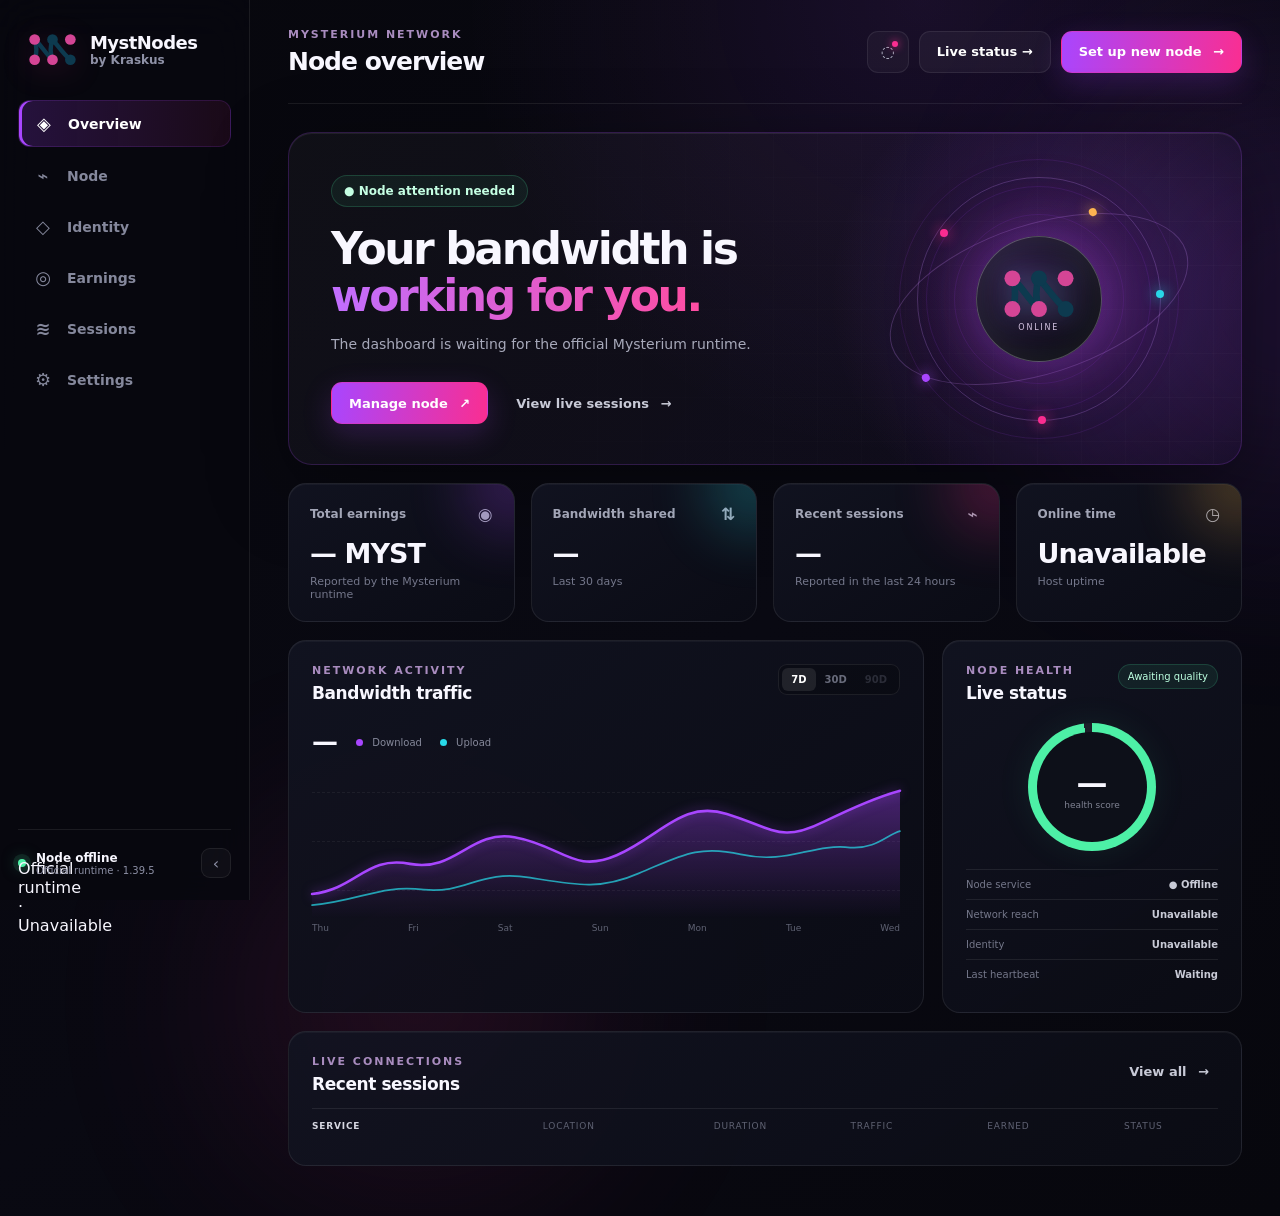
==== mysterium-node/data/portal/index.html @ 6d48ee21 "MystNodes 2.6.6: update index.html" ====
<!doctype html>
<html lang="en">
<head>
  <meta charset="utf-8">
  <meta name="viewport" content="width=device-width, initial-scale=1">
  <meta name="theme-color" content="#090912">
  <title>MystNodes by Kraskus</title>
  <meta name="description" content="A premium Mysterium node control center for 5tratumOS.">
  <link rel="stylesheet" href="styles.css">
</head>
<body>
  <div class="ambient ambient-a"></div>
  <div class="ambient ambient-b"></div>
  <div class="app-shell">
    <aside class="sidebar" aria-label="Application navigation">
      <div class="brand">
        <div class="brand-mark"><img src="mystnodes-mark.svg" alt="MystNodes"></div>
        <div><strong>MystNodes</strong><span>by Kraskus</span></div>
      </div>

      <nav class="nav-list" role="tablist" aria-label="Node sections">
        <button class="nav-item active" role="tab" aria-selected="true" data-tab="overview"><span class="nav-icon">◈</span><span>Overview</span></button>
        <button class="nav-item" role="tab" aria-selected="false" data-tab="node"><span class="nav-icon">⌁</span><span>Node</span></button>
        <button class="nav-item" role="tab" aria-selected="false" data-tab="identity"><span class="nav-icon">◇</span><span>Identity</span></button>
        <button class="nav-item" role="tab" aria-selected="false" data-tab="earnings"><span class="nav-icon">◎</span><span>Earnings</span></button>
        <button class="nav-item" role="tab" aria-selected="false" data-tab="sessions"><span class="nav-icon">≋</span><span>Sessions</span></button>
        <button class="nav-item" role="tab" aria-selected="false" data-tab="settings"><span class="nav-icon">⚙</span><span>Settings</span></button>
      </nav>

      <div class="sidebar-foot">
        <div class="node-mini">
          <span class="pulse-dot"></span>
          <div><strong>Node online</strong><span>Official runtime · 1.39.5</span></div>
        </div>
        <button class="collapse-button" aria-label="Collapse navigation">‹</button>
      </div>
    </aside>

    <main class="main">
      <header class="topbar">
        <div>
          <p class="eyebrow">MYSTERIUM NETWORK</p>
          <h1 id="pageTitle">Node overview</h1>
        </div>
        <div class="top-actions">
          <button class="icon-button" aria-label="Notifications"><span class="notification-dot"></span>◌</button>
          <button class="button ghost" data-action="view-logs">View logs <span>→</span></button>
          <button class="button primary" data-action="new-user">Set up new node <span>→</span></button>
        </div>
      </header>

      <section class="tab-panel active" id="overview" role="tabpanel">
        <article class="hero-card">
          <div class="hero-copy">
            <div class="status-pill"><span class="pulse-dot"></span> Everything looks good</div>
            <h2>Your bandwidth is<br><span>working for you.</span></h2>
            <p>The node is connected, available, and sharing your residential connection through the Mysterium Network.</p>
            <div class="hero-actions">
              <button class="button primary" data-action="existing-user">Manage node <span>↗</span></button>
              <button class="text-button" data-tab-jump="sessions">View live sessions <span>→</span></button>
            </div>
          </div>
          <div class="network-orb" aria-label="Animated visualization of an active network node">
            <div class="orbit orbit-one"><i></i><i></i><i></i></div>
            <div class="orbit orbit-two"><i></i><i></i></div>
            <div class="orb-core"><img src="mystnodes-mark.svg" alt="Mysterium Network"><small>ONLINE</small></div>
            <div class="signal signal-a"></div><div class="signal signal-b"></div><div class="signal signal-c"></div>
          </div>
        </article>

        <div class="metric-grid">
          <article class="metric-card accent-purple">
            <div class="metric-head"><span>Total earnings</span><span class="metric-icon">◉</span></div>
            <strong>24.82 <small>MYST</small></strong>
            <p><span class="positive">+12.4%</span> from last 30 days</p>
          </article>
          <article class="metric-card accent-cyan">
            <div class="metric-head"><span>Bandwidth shared</span><span class="metric-icon">⇅</span></div>
            <strong>186.4 <small>GB</small></strong>
            <p>38.7 GB this month</p>
          </article>
          <article class="metric-card accent-pink">
            <div class="metric-head"><span>Active sessions</span><span class="metric-icon">⌁</span></div>
            <strong>3</strong>
            <p>Across 2 service types</p>
          </article>
          <article class="metric-card accent-gold">
            <div class="metric-head"><span>Uptime</span><span class="metric-icon">◷</span></div>
            <strong>99.8<small>%</small></strong>
            <p>14 days, 7 hours</p>
          </article>
        </div>

        <div class="content-grid">
          <article class="panel traffic-panel">
            <div class="panel-head">
              <div><p class="eyebrow">NETWORK ACTIVITY</p><h3>Bandwidth traffic</h3></div>
              <div class="range-switch" aria-label="Chart range"><button class="active">7D</button><button>30D</button><button>90D</button></div>
            </div>
            <div class="chart-summary"><strong>38.7 GB</strong><span><i></i> Download</span><span><i class="upload"></i> Upload</span></div>
            <div class="chart" aria-label="Seven day bandwidth chart">
              <div class="grid-line g1"></div><div class="grid-line g2"></div><div class="grid-line g3"></div>
              <svg viewBox="0 0 720 180" preserveAspectRatio="none" role="img" aria-label="Bandwidth rose over the last seven days">
                <defs><linearGradient id="fillA" x1="0" y1="0" x2="0" y2="1"><stop offset="0" stop-color="#a846ff" stop-opacity=".38"/><stop offset="1" stop-color="#a846ff" stop-opacity="0"/></linearGradient></defs>
                <path class="area" d="M0,151 C55,145 66,106 120,116 C176,126 194,76 248,85 C307,95 320,128 373,106 C428,83 453,42 508,58 C566,75 574,92 627,67 C670,47 693,38 720,31 L720,180 L0,180 Z"/>
                <path class="line purple" d="M0,151 C55,145 66,106 120,116 C176,126 194,76 248,85 C307,95 320,128 373,106 C428,83 453,42 508,58 C566,75 574,92 627,67 C670,47 693,38 720,31"/>
                <path class="line cyan" d="M0,164 C62,158 83,140 137,146 C190,151 205,122 267,132 C321,140 352,147 400,127 C449,108 472,93 525,105 C582,117 613,92 659,97 C691,99 704,82 720,78"/>
              </svg>
              <div class="chart-labels"><span>Thu</span><span>Fri</span><span>Sat</span><span>Sun</span><span>Mon</span><span>Tue</span><span>Wed</span></div>
            </div>
          </article>

          <article class="panel node-health">
            <div class="panel-head"><div><p class="eyebrow">NODE HEALTH</p><h3>Live status</h3></div><span class="health-score">Excellent</span></div>
            <div class="health-ring"><div><strong>98</strong><span>health score</span></div></div>
            <div class="health-list">
              <div><span>Node service</span><strong><i class="ok"></i> Running</strong></div>
              <div><span>Network reach</span><strong><i class="ok"></i> Public</strong></div>
              <div><span>Identity</span><strong><i class="ok"></i> Secured</strong></div>
              <div><span>Last heartbeat</span><strong>12 sec ago</strong></div>
            </div>
          </article>
        </div>

        <article class="panel sessions-preview">
          <div class="panel-head"><div><p class="eyebrow">LIVE CONNECTIONS</p><h3>Recent sessions</h3></div><button class="text-button" data-tab-jump="sessions">View all <span>→</span></button></div>
          <div class="session-row header"><span>Service</span><span>Location</span><span>Duration</span><span>Traffic</span><span>Earned</span><span>Status</span></div>
          <div class="session-row"><span><i class="service-icon purple-bg">R</i> Residential</span><span>Amsterdam, NL</span><span>42 min</span><span>1.84 GB</span><span>0.18 MYST</span><span class="live"><i></i> Live</span></div>
          <div class="session-row"><span><i class="service-icon cyan-bg">D</i> Data transfer</span><span>Frankfurt, DE</span><span>18 min</span><span>642 MB</span><span>0.07 MYST</span><span class="live"><i></i> Live</span></div>
          <div class="session-row"><span><i class="service-icon pink-bg">R</i> Residential</span><span>London, UK</span><span>11 min</span><span>318 MB</span><span>0.03 MYST</span><span class="live"><i></i> Live</span></div>
        </article>
      </section>

      <section class="tab-panel detail-page" id="node" role="tabpanel">
        <div class="detail-hero"><div><div class="status-pill"><span class="pulse-dot"></span> Node service running</div><h2>Official node console</h2><p>Your local Mysterium controls remain inside 5tratumOS.</p></div><button class="button primary" data-action="existing-user">Launch console <span>↗</span></button></div>
        <div class="detail-grid thirds"><article class="panel"><p class="eyebrow">RUNTIME</p><h3>mysteriumnetwork/myst</h3><div class="big-stat">1.39.5</div><p class="muted-copy">Official pinned container image</p></article><article class="panel"><p class="eyebrow">AVAILABILITY</p><h3>Accepting sessions</h3><div class="big-stat green-text">Online</div><p class="muted-copy">Last heartbeat 12 seconds ago</p></article><article class="panel"><p class="eyebrow">NETWORK</p><h3>Public reachability</h3><div class="big-stat">Ready</div><p class="muted-copy">NAT traversal is functioning</p></article></div>
        <article class="panel info-panel"><div class="panel-head"><div><p class="eyebrow">SERVICE STATUS</p><h3>Node components</h3></div><span class="health-score">All systems normal</span></div><div class="status-table"><div><span><i class="ok"></i>Node daemon</span><strong>Running</strong><small>14d 7h uptime</small></div><div><span><i class="ok"></i>Discovery</span><strong>Connected</strong><small>8 peers</small></div><div><span><i class="ok"></i>Session service</span><strong>Available</strong><small>3 active</small></div><div><span><i class="ok"></i>Payments</span><strong>Synced</strong><small>Current block</small></div></div></article>
      </section>
      <section class="tab-panel detail-page" id="identity" role="tabpanel">
        <div class="detail-hero identity-hero"><div><p class="eyebrow">PERSISTENT NODE IDENTITY</p><h2>Your node, securely recognized.</h2><p>This identity stays intact across updates and container recreation.</p></div><div class="identity-seal">◇<span>VERIFIED</span></div></div>
        <div class="detail-grid two"><article class="panel identity-main"><div class="panel-head"><div><p class="eyebrow">NODE ID</p><h3>Identity address</h3></div><span class="health-score">Secured</span></div><div class="identity-address" data-full-identity="0x71A4C2B8E13F0947D6A19D32F84270A6B93CD17B"><span class="identity-value">0x71A4…CD17B</span><button aria-label="Copy complete node identity">Copy full ID</button></div><div class="identity-meta identity-meta-four"><span>Created<strong>August 8, 2026</strong></span><span>Storage<strong>Persistent volume</strong></span><span>Last verified<strong>12 seconds ago</strong></span><span>Backup state<strong class="green-text">Healthy</strong></span></div></article><article class="panel"><p class="eyebrow">ACCOUNT LINK</p><h3>MystNodes account</h3><div class="account-state"><i class="ok"></i><strong>Account connected</strong><span>Node claim is active</span></div><button class="button ghost wide" data-action="dashboard">Open MystNodes dashboard <span>↗</span></button></article></div>
        <article class="panel callout"><span class="callout-icon">✓</span><div><strong>Identity protection is active</strong><p>Your identity files are stored outside the container so updates will not reset your node.</p></div></article>
      </section>
      <section class="tab-panel detail-page" id="earnings" role="tabpanel">
        <div class="detail-hero earnings-hero"><div><p class="eyebrow">LIFETIME EARNINGS</p><h2>24.82 <small>MYST</small></h2><p>Balances and withdrawals are managed through your linked MystNodes account.</p></div><button class="button ghost" data-action="dashboard">Open payout dashboard <span>↗</span></button></div>
        <div class="detail-grid thirds"><article class="metric-card accent-purple"><div class="metric-head"><span>Available balance</span><span class="metric-icon">◉</span></div><strong>5.64 <small>MYST</small></strong><p>Eligible for withdrawal</p></article><article class="metric-card accent-gold"><div class="metric-head"><span>Pending settlement</span><span class="metric-icon">◷</span></div><strong>1.07 <small>MYST</small></strong><p>Settlement in progress</p></article><article class="metric-card accent-pink"><div class="metric-head"><span>Lifetime paid out</span><span class="metric-icon">◎</span></div><strong>18.11 <small>MYST</small></strong><p>Last payout August 29</p></article></div>
        <article class="panel earnings-chart"><div class="panel-head earnings-head"><div><p class="eyebrow">EARNINGS HISTORY</p><h3 id="earningsRangeTitle">Last 30 days</h3></div><div class="earnings-controls"><div class="range-switch" aria-label="Earnings chart range"><button data-earnings-range="7d">7D</button><button class="active" data-earnings-range="30d">30D</button><button data-earnings-range="90d">90D</button><button data-earnings-range="all">All</button></div><strong id="earningsChange">+12.4%</strong></div></div><div class="bar-chart" id="earningsBars" aria-label="Earnings trend"><i tabindex="0"></i><i tabindex="0"></i><i tabindex="0"></i><i tabindex="0"></i><i tabindex="0"></i><i tabindex="0"></i><i tabindex="0"></i><i tabindex="0"></i><i tabindex="0"></i><i tabindex="0"></i><i tabindex="0"></i><i tabindex="0"></i></div><div class="chart-labels" id="earningsLabels"><span>Aug 6</span><span>Aug 13</span><span>Aug 20</span><span>Aug 27</span><span>Sep 4</span></div><div class="settlement-line"><span><i class="ok"></i> Payments synchronized</span><span>Last settlement: 18 minutes ago</span></div></article>
      </section>
      <section class="tab-panel detail-page" id="sessions" role="tabpanel">
        <div class="detail-hero"><div><div class="status-pill"><span class="pulse-dot"></span> 3 sessions active</div><h2>Live network sessions</h2><p>Monitor traffic moving through your node in real time.</p></div><div class="session-total-grid"><div class="session-total"><span>Transferred in active sessions</span><strong>2.8 GB</strong></div><div class="session-total"><span>Current throughput</span><strong>34.8 <small>Mbps</small></strong></div></div></div>
        <article class="panel session-detail"><div class="panel-head"><div><p class="eyebrow">CURRENT CONNECTIONS</p><h3>Active now</h3></div><select class="filter-button" id="sessionFilter" aria-label="Filter sessions by service"><option value="all">All services</option><option value="residential">Residential</option><option value="data">Data transfer</option><option value="public">Public VPN</option></select></div><div class="session-row header"><span>Service</span><span>Region</span><span>Duration</span><span>Traffic</span><span>Earned</span><span>Status</span></div><div class="session-record" data-service="residential"><div class="session-row expandable" role="button" tabindex="0" aria-expanded="false"><span><i class="service-icon purple-bg">R</i> Residential</span><span>Amsterdam, NL</span><span>42 min</span><span>1.84 GB</span><span>0.18 MYST</span><span class="live"><i></i> Live ›</span></div><div class="session-expanded"><span>Session ID<strong>7F29…A41C</strong></span><span>Started<strong>11:27 AM</strong></span><span>Download<strong>28.4 Mbps</strong></span><span>Upload<strong>6.4 Mbps</strong></span></div></div><div class="session-record" data-service="data"><div class="session-row expandable" role="button" tabindex="0" aria-expanded="false"><span><i class="service-icon cyan-bg">D</i> Data transfer</span><span>Frankfurt, DE</span><span>18 min</span><span>642 MB</span><span>0.07 MYST</span><span class="live"><i></i> Live ›</span></div><div class="session-expanded"><span>Session ID<strong>C814…09DB</strong></span><span>Started<strong>11:51 AM</strong></span><span>Download<strong>4.7 Mbps</strong></span><span>Upload<strong>1.1 Mbps</strong></span></div></div><div class="session-record" data-service="residential"><div class="session-row expandable" role="button" tabindex="0" aria-expanded="false"><span><i class="service-icon pink-bg">R</i> Residential</span><span>London, UK</span><span>11 min</span><span>318 MB</span><span>0.03 MYST</span><span class="live"><i></i> Live ›</span></div><div class="session-expanded"><span>Session ID<strong>2B66…E7F0</strong></span><span>Started<strong>11:58 AM</strong></span><span>Download<strong>3.4 Mbps</strong></span><span>Upload<strong>0.8 Mbps</strong></span></div></div><div class="session-empty" id="sessionEmpty"><strong>No active sessions</strong><span>No sessions match this service filter.</span></div></article>
        <div class="detail-grid two"><article class="panel"><p class="eyebrow">TOTAL BANDWIDTH</p><h3>All-time traffic</h3><div class="big-stat">186.4 <small>GB</small></div><p class="muted-copy">38.7 GB shared this month</p></article><article class="panel"><p class="eyebrow">SESSION QUALITY</p><h3>Successful connections</h3><div class="big-stat">99.2<small>%</small></div><p class="muted-copy">Across 318 completed sessions</p></article></div>
      </section>
      <section class="tab-panel detail-page" id="settings" role="tabpanel">
        <div class="detail-hero"><div><p class="eyebrow">APP SETTINGS</p><h2>Node preferences</h2><p>Manage the integration without changing the official Mysterium runtime.</p></div><span class="version-badge">Kraskus App 2.6.6</span></div>
        <div class="settings-layout"><article class="panel"><div class="panel-head"><div><p class="eyebrow">RUNTIME</p><h3>Node behavior</h3></div><span class="managed-badge">Store managed</span></div><div class="settings-list"><div class="setting-row"><span>Start with 5tratumOS<small>Resume service after a host restart</small></span><button class="toggle active" aria-label="Start with host enabled" aria-pressed="true"><i></i></button></div><div class="setting-row read-only"><span>Runtime updates<small>Installed only through the 5tratumOS Store</small></span><strong>Version pinned</strong></div></div></article><article class="panel"><p class="eyebrow">SOFTWARE</p><h3>Version information</h3><div class="version-list"><div><span>App version</span><strong>2.6.6</strong></div><div><span>Node runtime</span><strong>1.39.5</strong></div><div><span>Packaged by</span><strong>Kraskus</strong></div><div><span>Powered by</span><strong>Mysterium Network</strong></div></div></article></div>
        <article class="panel service-settings"><div class="panel-head"><div><p class="eyebrow">TRAFFIC SERVICES</p><h3>Accepted network traffic</h3></div><span class="health-score">4 enabled</span></div><p class="section-copy">Choose which supported service types this node accepts. Availability remains controlled by the official Mysterium runtime.</p><div class="service-toggle-grid"><div class="setting-row"><span>B2B data scraping<small>Traffic from approved business clients</small></span><button class="toggle active" aria-label="B2B data scraping enabled" aria-pressed="true"><i></i></button></div><div class="setting-row"><span>B2B VPN and data transfer<small>Business VPN and transfer traffic</small></span><button class="toggle active" aria-label="B2B VPN and data transfer enabled" aria-pressed="true"><i></i></button></div><div class="setting-row"><span>Mysterium VPN<small>Traffic from Mysterium VPN users</small></span><button class="toggle active" aria-label="Mysterium VPN enabled" aria-pressed="true"><i></i></button></div><div class="setting-row"><span>Public traffic<small>Traffic from supported third-party clients</small></span><button class="toggle active" aria-label="Public traffic enabled" aria-pressed="true"><i></i></button></div></div></article>
        <article class="panel account-setting"><div><p class="eyebrow">CONNECTED ACCOUNT</p><h3>Node claim is active</h3><p>This node is linked to your MystNodes account. New-user referral setup is hidden after a successful claim.</p></div><button class="button ghost" data-action="dashboard">Open dashboard <span>↗</span></button></article>
      </section>
    </main>
  </div>

  <div class="modal-backdrop" id="newUserModal" aria-hidden="true">
    <div class="modal" role="dialog" aria-modal="true" aria-labelledby="setupTitle">
      <button class="modal-close" aria-label="Close setup">×</button>
      <div class="modal-mark"><img src="mystnodes-mark.svg" alt="Mysterium Network"></div>
      <p class="eyebrow">NEW NODE SETUP</p>
      <h2 id="setupTitle">Start earning with MystNodes</h2>
      <p>Create your MystNodes account, then return here to finish connecting this node.</p>
      <div class="steps"><span><i>1</i>Create account</span><span><i>2</i>Claim node</span><span><i>3</i>Start sharing</span></div>
      <a class="button primary wide" id="referralContinue" data-referral-hook="preserve-existing-referral-url" href="https://my.mystnodes.com/registration?referral_code=CJSoelVnKkllilXIgv7JqeroUv1jhnZ4KWE4G6E4" target="_blank" rel="noopener noreferrer">Create MystNodes account <span>↗</span></a>
      <button class="text-button modal-existing" data-action="existing-user">I already have an account</button>
      <small class="referral-note">This button uses the Kraskus referral link. Referral attribution and rewards are managed by MystNodes.</small>
    </div>
  </div>

  <div class="modal-backdrop" id="logsModal" aria-hidden="true">
    <div class="modal logs-modal" role="dialog" aria-modal="true" aria-labelledby="logsTitle">
      <button class="modal-close" data-close-logs aria-label="Close logs">×</button>
      <div class="panel-head"><div><p class="eyebrow">RUNTIME LOGS</p><h2 id="logsTitle">Node activity</h2></div><span class="health-score">Live</span></div>
      <div class="log-stream" aria-label="Recent node log messages"><p><time>12:09:27</time><span class="green-text">INFO</span> Session service ready</p><p><time>12:09:18</time><span>INFO</span> Payment channel synchronized</p><p><time>12:08:54</time><span>INFO</span> Discovery connected · 8 peers</p><p><time>12:08:41</time><span>INFO</span> Identity loaded from persistent storage</p></div>
      <button class="button ghost wide" data-close-logs>Close logs</button>
    </div>
  </div>

  <div class="toast" role="status" aria-live="polite"></div>
  <script src="app.js?v=2.6.6"></script>
  <script src="live.js?v=2.6.6"></script>
</body>
</html>
---- mysterium-node/data/portal/styles.css ----
:root{--bg:#07070d;--panel:#0d0e18;--panel2:#111321;--line:rgba(255,255,255,.08);--text:#f8f7ff;--muted:#8e91a6;--purple:#a846ff;--pink:#fa2e91;--cyan:#28d9e8;--gold:#ffbb4d;--green:#4df0a6;--shadow:0 24px 80px rgba(0,0,0,.38)}
*{box-sizing:border-box}
html{background:var(--bg);color:var(--text);font-family:Inter,"Segoe UI",system-ui,sans-serif}
body{margin:0;min-height:100vh;background:radial-gradient(circle at 72% 0%,rgba(168,70,255,.11),transparent 30%),linear-gradient(145deg,#07070d 0%,#090912 55%,#07070d 100%);overflow-x:hidden}
button{font:inherit}.ambient{position:fixed;border-radius:50%;filter:blur(120px);pointer-events:none;opacity:.15}.ambient-a{width:420px;height:420px;background:var(--purple);right:-220px;top:10%}.ambient-b{width:320px;height:320px;background:var(--pink);left:20%;bottom:-260px}
.app-shell{display:grid;grid-template-columns:250px minmax(0,1fr);min-height:100vh;position:relative;z-index:1}.sidebar{position:sticky;top:0;height:100vh;padding:28px 18px 22px;border-right:1px solid var(--line);background:rgba(8,8,15,.84);backdrop-filter:blur(24px);display:flex;flex-direction:column}.brand{display:flex;align-items:center;gap:13px;padding:0 10px 29px}.brand>div:last-child{display:flex;flex-direction:column}.brand strong{font-size:18px;letter-spacing:-.03em}.brand span{color:var(--muted);font-size:12px;font-weight:600}.brand-mark{width:43px;height:43px;border-radius:13px;background:linear-gradient(145deg,rgba(168,70,255,.22),rgba(250,46,145,.13));border:1px solid rgba(255,255,255,.1);position:relative;box-shadow:inset 0 1px rgba(255,255,255,.08),0 10px 30px rgba(168,70,255,.15)}.mark-node{position:absolute;width:8px;height:8px;border-radius:50%;background:linear-gradient(135deg,var(--cyan),var(--purple));box-shadow:0 0 12px currentColor}.n1{left:9px;top:17px}.n2{left:24px;top:9px}.n3{left:27px;top:27px}.n4{left:12px;top:31px;background:linear-gradient(135deg,var(--pink),var(--purple))}.mark-line{height:1px;background:rgba(255,255,255,.35);position:absolute;transform-origin:left}.l1{width:17px;left:13px;top:19px;transform:rotate(-29deg)}.l2{width:17px;left:14px;top:22px;transform:rotate(38deg)}.l3{width:18px;left:13px;top:33px;transform:rotate(-8deg)}
.nav-list{display:flex;flex-direction:column;gap:6px}.nav-item{border:0;background:none;color:#85889c;display:flex;align-items:center;gap:13px;padding:12px 14px;border-radius:12px;cursor:pointer;font-weight:600;font-size:14px;text-align:left;transition:.22s ease}.nav-item:hover{color:white;background:rgba(255,255,255,.04)}.nav-item.active{color:white;background:linear-gradient(90deg,rgba(168,70,255,.2),rgba(250,46,145,.08));box-shadow:inset 3px 0 var(--purple);border:1px solid rgba(168,70,255,.16)}.nav-icon{width:22px;font-size:18px;text-align:center;color:inherit}.sidebar-foot{margin-top:auto;border-top:1px solid var(--line);padding-top:18px;display:flex;gap:10px;align-items:center}.node-mini{display:flex;align-items:center;gap:10px;min-width:0;flex:1}.node-mini>div{display:flex;flex-direction:column;min-width:0}.node-mini strong{font-size:12px}.node-mini span:last-child{font-size:10px;color:var(--muted);white-space:nowrap;overflow:hidden;text-overflow:ellipsis}.pulse-dot{width:8px;height:8px;background:var(--green);border-radius:50%;display:inline-block;box-shadow:0 0 0 5px rgba(77,240,166,.1),0 0 16px rgba(77,240,166,.5);animation:pulse 2s infinite}.collapse-button{width:30px;height:30px;border:1px solid var(--line);border-radius:9px;color:var(--muted);background:rgba(255,255,255,.03);cursor:pointer}
.main{padding:0 38px 50px;max-width:1680px;width:100%;margin:0 auto}.topbar{height:104px;display:flex;align-items:center;justify-content:space-between;border-bottom:1px solid var(--line);margin-bottom:28px}.eyebrow{font-size:11px;letter-spacing:.18em;font-weight:800;color:#a98cbf;margin:0 0 6px}.topbar h1{font-size:25px;letter-spacing:-.04em;margin:0}.top-actions{display:flex;align-items:center;gap:10px}.button{border-radius:11px;border:1px solid var(--line);height:42px;padding:0 17px;color:white;font-weight:700;font-size:13px;cursor:pointer;transition:.22s ease}.button:hover{transform:translateY(-1px);filter:brightness(1.08)}.button.primary{border-color:rgba(250,46,145,.36);background:linear-gradient(100deg,var(--purple),var(--pink));box-shadow:0 10px 30px rgba(168,70,255,.2)}.button.ghost{background:rgba(255,255,255,.045)}.button span,.text-button span{margin-left:7px}.icon-button{width:42px;height:42px;border-radius:11px;border:1px solid var(--line);color:#b8bacb;background:rgba(255,255,255,.035);cursor:pointer;position:relative}.notification-dot{position:absolute;width:6px;height:6px;border-radius:50%;background:var(--pink);right:10px;top:9px;box-shadow:0 0 9px var(--pink)}
.tab-panel{display:none}.tab-panel.active{display:block;animation:fadeIn .35s ease}.hero-card{min-height:320px;border:1px solid rgba(168,70,255,.2);border-radius:24px;background:radial-gradient(circle at 82% 50%,rgba(168,70,255,.2),transparent 30%),linear-gradient(125deg,rgba(255,255,255,.035),rgba(168,70,255,.04));box-shadow:inset 0 1px rgba(255,255,255,.07),var(--shadow);display:grid;grid-template-columns:1.15fr .85fr;overflow:hidden;position:relative}.hero-card:before{content:"";position:absolute;inset:0;background-image:linear-gradient(rgba(255,255,255,.018) 1px,transparent 1px),linear-gradient(90deg,rgba(255,255,255,.018) 1px,transparent 1px);background-size:44px 44px;mask-image:linear-gradient(90deg,transparent,black)}.hero-copy{padding:42px 0 40px 42px;position:relative;z-index:2}.status-pill{display:inline-flex;align-items:center;gap:10px;border:1px solid rgba(77,240,166,.18);background:rgba(77,240,166,.06);padding:8px 12px;border-radius:999px;font-size:12px;font-weight:700;color:#c5ffe3}.hero-copy h2{font-size:44px;line-height:1.06;letter-spacing:-.055em;margin:19px 0 14px;max-width:650px}.hero-copy h2 span{background:linear-gradient(90deg,#c16eff,#ff4da2);-webkit-background-clip:text;background-clip:text;color:transparent}.hero-copy>p{max-width:580px;color:#a7a9ba;line-height:1.65;font-size:14px;margin:0}.hero-actions{display:flex;align-items:center;gap:19px;margin-top:26px}.text-button{border:0;background:none;color:#c8cad7;cursor:pointer;font-size:13px;font-weight:700;padding:9px}.text-button:hover{color:white}.network-orb{position:relative;min-height:320px;display:grid;place-items:center}.orb-core{width:126px;height:126px;border-radius:50%;display:flex;align-items:center;justify-content:center;flex-direction:column;background:radial-gradient(circle at 35% 30%,#d071ff,#7d22cf 45%,#281047 76%);border:1px solid rgba(255,255,255,.35);box-shadow:inset 0 0 35px rgba(255,255,255,.16),0 0 55px rgba(168,70,255,.46),0 0 100px rgba(250,46,145,.15);z-index:2}.orb-core span{font-size:45px;font-weight:800;line-height:1}.orb-core small{font-size:8px;letter-spacing:.22em;margin-top:8px;color:#f4dcff}.orbit{position:absolute;border:1px solid rgba(204,143,255,.24);border-radius:50%;animation:rotate 18s linear infinite}.orbit-one{width:244px;height:244px}.orbit-two{width:310px;height:150px;transform:rotate(-18deg);animation-duration:24s;animation-direction:reverse}.orbit i{position:absolute;width:8px;height:8px;border-radius:50%;background:var(--pink);box-shadow:0 0 14px var(--pink)}.orbit-one i:nth-child(1){left:22px;top:51px}.orbit-one i:nth-child(2){right:-4px;top:112px;background:var(--cyan);box-shadow:0 0 14px var(--cyan)}.orbit-one i:nth-child(3){left:120px;bottom:-4px}.orbit-two i:first-child{top:4px;right:72px;background:var(--gold);box-shadow:0 0 14px var(--gold)}.orbit-two i:last-child{left:18px;bottom:30px;background:var(--purple);box-shadow:0 0 14px var(--purple)}.signal{position:absolute;border-radius:50%;border:1px solid rgba(168,70,255,.12);animation:signal 3s ease-out infinite}.signal-a{width:170px;height:170px}.signal-b{width:225px;height:225px;animation-delay:1s}.signal-c{width:280px;height:280px;animation-delay:2s}
.metric-grid{display:grid;grid-template-columns:repeat(4,1fr);gap:16px;margin:18px 0}.metric-card,.panel{border:1px solid var(--line);background:linear-gradient(145deg,rgba(18,20,33,.92),rgba(11,12,21,.94));border-radius:18px;box-shadow:inset 0 1px rgba(255,255,255,.04)}.metric-card{padding:20px 21px;position:relative;overflow:hidden}.metric-card:before{content:"";position:absolute;width:95px;height:95px;border-radius:50%;right:-45px;top:-45px;filter:blur(30px);opacity:.25}.accent-purple:before{background:var(--purple)}.accent-cyan:before{background:var(--cyan)}.accent-pink:before{background:var(--pink)}.accent-gold:before{background:var(--gold)}.metric-head{display:flex;justify-content:space-between;align-items:center;color:#a2a5b6;font-size:12px;font-weight:600}.metric-icon{font-size:17px}.metric-card>strong{font-size:27px;display:block;margin-top:14px;letter-spacing:-.035em}.metric-card strong small{font-size:12px;color:#aaaabd;margin-left:4px}.metric-card p{font-size:11px;color:#74778b;margin:6px 0 0}.positive{color:var(--green)}
.content-grid{display:grid;grid-template-columns:minmax(0,1.75fr) minmax(300px,.75fr);gap:18px}.panel{padding:23px}.panel-head{display:flex;align-items:flex-start;justify-content:space-between}.panel h3{font-size:17px;margin:0;letter-spacing:-.025em}.range-switch{padding:3px;border:1px solid var(--line);border-radius:9px;background:rgba(0,0,0,.2)}.range-switch button{border:0;background:none;color:#686b7b;font-size:10px;font-weight:800;padding:6px 9px;border-radius:6px;cursor:pointer}.range-switch button.active{color:white;background:rgba(255,255,255,.09)}.chart-summary{display:flex;align-items:center;gap:18px;margin-top:24px}.chart-summary strong{font-size:26px}.chart-summary span{font-size:10px;color:#86899b}.chart-summary i{display:inline-block;width:7px;height:7px;background:var(--purple);border-radius:50%;margin-right:6px}.chart-summary i.upload{background:var(--cyan)}.chart{height:185px;position:relative;margin-top:7px}.chart svg{width:100%;height:155px;overflow:visible;position:relative;z-index:2}.chart .area{fill:url(#fillA)}.line{fill:none;stroke-width:3;stroke-linecap:round}.line.purple{stroke:var(--purple);filter:drop-shadow(0 0 6px rgba(168,70,255,.5))}.line.cyan{stroke:var(--cyan);stroke-width:2;opacity:.72}.grid-line{position:absolute;left:0;right:0;border-top:1px dashed rgba(255,255,255,.055)}.g1{top:28px}.g2{top:77px}.g3{top:126px}.chart-labels{display:flex;justify-content:space-between;color:#5f6273;font-size:9px}.health-score{font-size:10px;color:#bcffe0;background:rgba(77,240,166,.08);border:1px solid rgba(77,240,166,.16);padding:6px 9px;border-radius:999px}.health-ring{width:128px;height:128px;border-radius:50%;margin:20px auto 18px;background:conic-gradient(var(--green) 0 98%,rgba(255,255,255,.06) 98%);display:grid;place-items:center;box-shadow:0 0 35px rgba(77,240,166,.08)}.health-ring:before{content:"";position:absolute;width:110px;height:110px;border-radius:50%;background:#0d1019}.health-ring div{position:relative;display:flex;flex-direction:column;align-items:center}.health-ring strong{font-size:31px}.health-ring span{font-size:9px;color:#7f8292}.health-list{display:flex;flex-direction:column}.health-list>div{border-top:1px solid var(--line);display:flex;justify-content:space-between;padding:9px 0;font-size:10px;color:#74778a}.health-list strong{color:#c8cad6}.ok{display:inline-block;width:6px;height:6px;border-radius:50%;background:var(--green);margin-right:5px}
.sessions-preview{margin-top:18px}.session-row{display:grid;grid-template-columns:1.35fr 1fr .8fr .8fr .8fr .55fr;align-items:center;min-height:50px;border-top:1px solid var(--line);font-size:11px;color:#9a9dae}.session-row.header{margin-top:14px;min-height:34px;color:#5f6273;font-size:9px;text-transform:uppercase;letter-spacing:.09em}.session-row>span:first-child{color:#d7d8e2;font-weight:600}.service-icon{display:inline-grid;place-items:center;width:25px;height:25px;border-radius:8px;margin-right:8px;font-style:normal;font-size:10px}.purple-bg{background:rgba(168,70,255,.15);color:#c989ff}.cyan-bg{background:rgba(40,217,232,.13);color:#60edf8}.pink-bg{background:rgba(250,46,145,.13);color:#ff70b5}.live{color:var(--green)}.live i{display:inline-block;width:5px;height:5px;background:var(--green);border-radius:50%;margin-right:5px;box-shadow:0 0 7px var(--green)}
.placeholder-panel{min-height:600px;border:1px solid var(--line);border-radius:24px;background:linear-gradient(145deg,rgba(18,20,33,.78),rgba(11,12,21,.8));display:none;place-items:center;align-content:center;text-align:center;padding:40px}.placeholder-panel.active{display:grid}.placeholder-panel .placeholder-icon{width:90px;height:90px;display:grid;place-items:center;border-radius:24px;background:linear-gradient(145deg,rgba(168,70,255,.2),rgba(250,46,145,.09));border:1px solid rgba(168,70,255,.25);font-size:38px;color:#cf8cff;margin-bottom:22px;box-shadow:0 18px 60px rgba(168,70,255,.15)}.placeholder-panel h2{font-size:34px;letter-spacing:-.05em;margin:6px 0 11px}.placeholder-panel>p:not(.eyebrow){max-width:520px;color:var(--muted);line-height:1.65;margin:0 0 23px}.identity-chip{padding:13px 15px;border:1px solid var(--line);border-radius:11px;background:rgba(0,0,0,.25);color:#c8cad6;font-family:monospace}.identity-chip button{margin-left:18px;border:0;background:none;color:#cc8aff;cursor:pointer}.setting-row{width:min(520px,100%);display:flex;justify-content:space-between;align-items:center;text-align:left;padding:18px;border:1px solid var(--line);border-radius:15px}.setting-row span{display:flex;flex-direction:column;font-weight:700;font-size:14px}.setting-row small{font-weight:400;color:var(--muted);font-size:11px;margin-top:4px}.toggle{width:45px;height:25px;border-radius:999px;border:0;background:#303242;padding:3px;cursor:pointer}.toggle i{display:block;width:19px;height:19px;border-radius:50%;background:white;transition:.2s}.toggle.active{background:linear-gradient(90deg,var(--purple),var(--pink))}.toggle.active i{transform:translateX(20px)}
.modal-backdrop{position:fixed;inset:0;background:rgba(3,3,8,.74);backdrop-filter:blur(14px);z-index:20;display:grid;place-items:center;padding:20px;opacity:0;pointer-events:none;transition:.25s}.modal-backdrop.open{opacity:1;pointer-events:auto}.modal{width:min(510px,100%);border:1px solid rgba(168,70,255,.28);border-radius:25px;padding:34px;text-align:center;background:radial-gradient(circle at 50% 0,rgba(168,70,255,.18),transparent 35%),#10111c;box-shadow:0 40px 100px rgba(0,0,0,.6),inset 0 1px rgba(255,255,255,.08);transform:translateY(16px) scale(.98);transition:.25s;position:relative}.open .modal{transform:none}.modal-close{position:absolute;top:15px;right:15px;width:34px;height:34px;border-radius:10px;border:1px solid var(--line);background:rgba(255,255,255,.04);color:#aaa;cursor:pointer;font-size:21px}.modal-mark{width:62px;height:62px;border-radius:19px;background:linear-gradient(135deg,var(--purple),var(--pink));display:grid;place-items:center;margin:0 auto 20px;font-size:28px;font-weight:800;box-shadow:0 14px 40px rgba(168,70,255,.3)}.modal h2{font-size:29px;letter-spacing:-.045em;margin:8px 0 10px}.modal>p:not(.eyebrow){font-size:13px;line-height:1.65;color:var(--muted);max-width:390px;margin:0 auto}.steps{display:flex;justify-content:center;gap:15px;margin:25px 0;color:#9ea0b0;font-size:10px}.steps span{display:flex;align-items:center;gap:6px}.steps i{font-style:normal;width:20px;height:20px;display:grid;place-items:center;border-radius:50%;background:rgba(168,70,255,.14);color:#ca88ff;border:1px solid rgba(168,70,255,.2)}.wide{width:100%;height:48px}.modal-existing{display:block;margin:11px auto 4px}.referral-note{display:block;border-top:1px solid var(--line);padding-top:16px;margin-top:16px;color:#6d6f81;line-height:1.45;font-size:9px}.toast{position:fixed;left:50%;bottom:26px;transform:translate(-50%,30px);z-index:30;background:#171925;border:1px solid var(--line);border-radius:12px;padding:12px 16px;color:#e4e5ed;font-size:12px;box-shadow:var(--shadow);opacity:0;pointer-events:none;transition:.25s}.toast.show{opacity:1;transform:translate(-50%,0)}
@keyframes rotate{to{transform:rotate(360deg)}}@keyframes pulse{50%{box-shadow:0 0 0 8px rgba(77,240,166,0),0 0 18px rgba(77,240,166,.65)}}@keyframes signal{0%{transform:scale(.65);opacity:.35}100%{transform:scale(1.25);opacity:0}}@keyframes fadeIn{from{opacity:0;transform:translateY(5px)}to{opacity:1;transform:none}}
@media(max-width:1100px){.app-shell{grid-template-columns:86px minmax(0,1fr)}.brand>div:last-child,.nav-item span:last-child,.node-mini>div,.collapse-button{display:none}.brand{justify-content:center;padding-inline:0}.nav-item{justify-content:center}.sidebar{padding-inline:13px}.hero-card{grid-template-columns:1fr}.network-orb{position:absolute;right:-40px;top:0;width:46%;height:100%;opacity:.65}.hero-copy{padding-right:30%}.metric-grid{grid-template-columns:repeat(2,1fr)}}
@media(max-width:760px){.app-shell{display:block}.sidebar{position:fixed;z-index:10;bottom:0;top:auto;height:68px;width:100%;border-right:0;border-top:1px solid var(--line);padding:8px 10px}.brand,.sidebar-foot{display:none}.nav-list{flex-direction:row;justify-content:space-around;gap:1px}.nav-item{flex-direction:column;gap:1px;padding:6px 7px;font-size:9px;min-width:49px}.nav-item.active{box-shadow:inset 0 -2px var(--purple)}.nav-icon{font-size:16px}.main{padding:0 15px 92px}.topbar{height:auto;padding:20px 0;align-items:flex-start}.topbar h1{font-size:20px}.top-actions .icon-button,.top-actions .ghost{display:none}.top-actions .primary{height:38px;padding:0 12px;font-size:11px}.hero-card{min-height:450px;display:block}.hero-copy{padding:28px 24px;position:relative;z-index:3}.hero-copy h2{font-size:35px}.hero-copy>p{font-size:13px}.network-orb{position:absolute;right:-45px;bottom:-90px;top:auto;width:300px;height:300px;min-height:0;opacity:.55}.metric-grid{grid-template-columns:1fr 1fr;gap:10px}.metric-card{padding:17px 15px}.metric-card>strong{font-size:22px}.content-grid{grid-template-columns:1fr}.sessions-preview{overflow:hidden}.session-row{grid-template-columns:1.6fr .8fr .7fr}.session-row span:nth-child(2),.session-row span:nth-child(3),.session-row span:nth-child(4){display:none}.session-row.header span:nth-child(5),.session-row.header span:nth-child(6){display:block}.panel{padding:19px}.chart-summary{flex-wrap:wrap}.placeholder-panel{min-height:500px}.steps{gap:5px;flex-direction:column;align-items:flex-start;padding-left:26%}}
@media(max-width:430px){.metric-grid{grid-template-columns:1fr}.hero-actions{align-items:flex-start;flex-direction:column;gap:5px}.topbar .eyebrow{display:none}.top-actions .primary span{display:none}.session-row{grid-template-columns:1.4fr .9fr .6fr}.modal{padding:28px 21px}}
.detail-page{display:none}.detail-page.active{display:block;animation:fadeIn .35s ease}.detail-hero{min-height:180px;border:1px solid rgba(168,70,255,.18);border-radius:22px;background:radial-gradient(circle at 80% 50%,rgba(168,70,255,.17),transparent 28%),linear-gradient(125deg,rgba(255,255,255,.035),rgba(168,70,255,.035));padding:32px 34px;display:flex;align-items:center;justify-content:space-between;margin-bottom:18px;overflow:hidden}.detail-hero h2{font-size:35px;letter-spacing:-.05em;margin:10px 0 8px}.detail-hero p{color:var(--muted);font-size:13px;margin:0;line-height:1.6}.detail-hero h2 small{font-size:14px;color:#aaaabd}.detail-grid{display:grid;gap:18px;margin-bottom:18px}.detail-grid.thirds{grid-template-columns:repeat(3,1fr)}.detail-grid.two{grid-template-columns:1.5fr 1fr}.big-stat{font-size:30px;font-weight:800;letter-spacing:-.04em;margin-top:22px}.big-stat small{font-size:12px;color:var(--muted)}.green-text{color:var(--green)!important}.muted-copy{color:var(--muted);font-size:11px;margin:5px 0 0}.info-panel{margin-top:2px}.status-table{display:grid;grid-template-columns:repeat(4,1fr);margin-top:24px;border:1px solid var(--line);border-radius:14px;overflow:hidden}.status-table>div{padding:18px;border-right:1px solid var(--line);display:flex;flex-direction:column;gap:7px}.status-table>div:last-child{border:0}.status-table span{font-size:11px;color:#9da0b1}.status-table strong{font-size:14px}.status-table small{font-size:9px;color:#636678}.identity-hero{background:radial-gradient(circle at 82% 50%,rgba(40,217,232,.14),transparent 28%),linear-gradient(125deg,rgba(255,255,255,.035),rgba(168,70,255,.035))}.identity-seal{width:108px;height:108px;border-radius:50%;display:flex;flex-direction:column;align-items:center;justify-content:center;font-size:44px;color:#72eff7;border:1px solid rgba(40,217,232,.28);background:rgba(40,217,232,.06);box-shadow:0 0 55px rgba(40,217,232,.12)}.identity-seal span{font-size:8px;letter-spacing:.18em;font-weight:800;margin-top:4px}.identity-address{margin-top:23px;border:1px solid var(--line);border-radius:12px;background:rgba(0,0,0,.2);padding:14px 15px;font-family:monospace;color:#d1d2dd;display:flex;justify-content:space-between;gap:10px;word-break:break-all}.identity-address button{border:0;background:none;color:#cb83ff;font:inherit;cursor:pointer}.identity-value{font-size:12px;letter-spacing:.035em}.identity-meta{display:grid;grid-template-columns:repeat(3,1fr);gap:10px;margin-top:18px}.identity-meta-four{grid-template-columns:repeat(4,1fr)}.identity-meta span{font-size:9px;color:#747789;display:flex;flex-direction:column}.identity-meta strong{font-size:11px;color:#cfd0da;margin-top:5px}.account-state{display:flex;align-items:center;flex-direction:column;text-align:center;min-height:130px;justify-content:center}.account-state i{width:10px;height:10px;margin-bottom:12px}.account-state strong{font-size:15px}.account-state span{font-size:10px;color:var(--muted);margin-top:5px}.callout{display:flex;align-items:center;gap:16px}.callout-icon{width:42px;height:42px;border-radius:12px;display:grid;place-items:center;background:rgba(77,240,166,.09);border:1px solid rgba(77,240,166,.16);color:var(--green)}.callout p{font-size:11px;color:var(--muted);margin:4px 0 0}.earnings-hero{background:radial-gradient(circle at 82% 50%,rgba(250,46,145,.14),transparent 28%),linear-gradient(125deg,rgba(255,255,255,.035),rgba(168,70,255,.035))}.earnings-hero h2{font-size:48px}.earnings-chart{margin-top:0}.earnings-controls{display:flex;align-items:center;gap:14px}.earnings-controls>strong{color:var(--green);font-size:13px}.bar-chart{height:250px;display:flex;align-items:flex-end;gap:12px;margin:30px 0 10px;border-bottom:1px solid var(--line);padding:0 5px}.bar-chart i{flex:1;min-width:8px;border-radius:6px 6px 1px 1px;background:linear-gradient(180deg,var(--pink),var(--purple));opacity:.74;box-shadow:0 0 20px rgba(168,70,255,.13);transition:.2s;position:relative}.bar-chart i:hover,.bar-chart i:focus{opacity:1;transform:scaleY(1.02);transform-origin:bottom;outline:none}.bar-chart i:hover:after,.bar-chart i:focus:after{content:attr(data-value);position:absolute;left:50%;bottom:calc(100% + 9px);transform:translateX(-50%);white-space:nowrap;background:#202131;border:1px solid var(--line);border-radius:8px;padding:6px 8px;color:#fff;font:normal 10px Inter,"Segoe UI",sans-serif;box-shadow:0 8px 24px rgba(0,0,0,.35);z-index:5}.settlement-line{display:flex;justify-content:space-between;gap:20px;border-top:1px solid var(--line);padding-top:14px;margin-top:16px;color:#777a8d;font-size:10px}.settlement-line span:first-child{color:#bfe9d6}.session-total-grid{display:flex;gap:34px;align-items:center}.session-total{display:flex;flex-direction:column;text-align:right}.session-total span{font-size:10px;color:var(--muted);max-width:150px}.session-total strong{font-size:29px;margin-top:3px}.session-total small{font-size:10px;color:var(--muted)}.filter-button{border:1px solid var(--line);background:#141521;color:#a8aaba;border-radius:9px;padding:7px 10px;font-size:10px;cursor:pointer}.session-detail{margin-bottom:18px}.session-row.expandable{cursor:pointer;transition:background .18s}.session-row.expandable:hover,.session-row.expandable:focus{background:rgba(255,255,255,.025);outline:none}.session-expanded{display:none;grid-template-columns:repeat(4,1fr);gap:14px;padding:15px 18px 17px;background:rgba(168,70,255,.035);border-top:1px solid rgba(168,70,255,.1)}.session-record.open .session-expanded{display:grid}.session-expanded span{display:flex;flex-direction:column;color:#66697c;font-size:9px}.session-expanded strong{color:#cfd0dc;font-size:11px;margin-top:5px}.session-empty{display:none;min-height:150px;align-items:center;justify-content:center;flex-direction:column;color:#d7d8e2}.session-empty span{font-size:11px;color:var(--muted);margin-top:6px}.settings-layout{display:grid;grid-template-columns:1.5fr 1fr;gap:18px}.settings-list{margin-top:20px;display:flex;flex-direction:column;gap:10px}.settings-list .setting-row{width:100%;background:rgba(255,255,255,.015)}.setting-row.read-only strong{font-size:11px;color:#b9a0cd;background:rgba(168,70,255,.08);border:1px solid rgba(168,70,255,.15);border-radius:999px;padding:7px 10px}.managed-badge{font-size:9px;color:#9cefc6;border:1px solid rgba(77,240,166,.16);background:rgba(77,240,166,.06);border-radius:999px;padding:6px 9px}.version-badge{font-size:10px;color:#ceb0e5;border:1px solid rgba(168,70,255,.2);background:rgba(168,70,255,.08);border-radius:999px;padding:8px 11px}.version-list{margin-top:20px}.version-list div{display:flex;justify-content:space-between;border-top:1px solid var(--line);padding:13px 0;font-size:11px;color:var(--muted)}.version-list strong{color:#d8d9e2}.service-settings{margin-top:18px}.section-copy{color:var(--muted);font-size:11px;line-height:1.55;margin:8px 0 18px}.service-toggle-grid{display:grid;grid-template-columns:repeat(2,1fr);gap:10px}.service-toggle-grid .setting-row{width:100%;background:rgba(255,255,255,.015)}.account-setting{margin-top:18px;display:flex;align-items:center;justify-content:space-between;gap:30px}.account-setting p{font-size:11px;color:var(--muted);margin:6px 0 0;max-width:650px}.account-setting .button{flex:none}.logs-modal{text-align:left}.logs-modal h2{margin:3px 0 0}.log-stream{margin:22px 0;border:1px solid var(--line);border-radius:13px;background:#090a11;padding:8px 14px;font-family:ui-monospace,SFMono-Regular,Consolas,monospace}.log-stream p{display:grid;grid-template-columns:70px 45px 1fr;gap:10px;margin:0;padding:10px 0;border-top:1px solid rgba(255,255,255,.05);color:#a8abba;font-size:10px;text-align:left}.log-stream p:first-child{border-top:0}.log-stream time{color:#5f6273}.log-stream span{color:#888b9d}
@media(max-width:900px){.detail-grid.thirds,.status-table{grid-template-columns:repeat(2,1fr)}.status-table>div:nth-child(2){border-right:0}.status-table>div{border-bottom:1px solid var(--line)}.status-table>div:nth-child(n+3){border-bottom:0}.detail-grid.two,.settings-layout{grid-template-columns:1fr}.service-toggle-grid{grid-template-columns:1fr}}
@media(max-width:760px){.detail-hero{padding:25px;align-items:flex-start;gap:22px}.detail-hero h2{font-size:29px}.detail-grid.thirds{grid-template-columns:1fr}.status-table{grid-template-columns:1fr}.status-table>div,.status-table>div:nth-child(2),.status-table>div:nth-child(n+3){border-right:0;border-bottom:1px solid var(--line)}.status-table>div:last-child{border-bottom:0}.identity-seal{width:80px;height:80px;font-size:33px;flex:none}.identity-meta,.identity-meta-four{grid-template-columns:1fr 1fr}.session-total-grid{display:none}.earnings-hero{flex-direction:column}.earnings-head{gap:16px;flex-direction:column}.earnings-controls{width:100%;justify-content:space-between}.bar-chart{height:190px;gap:6px}.session-expanded{grid-template-columns:1fr 1fr}.account-setting{align-items:flex-start;flex-direction:column}.settlement-line{flex-direction:column;gap:6px}}
@media(prefers-reduced-motion:reduce){*,*:before,*:after{animation:none!important;transition:none!important}}
.toggle:disabled{cursor:not-allowed;opacity:.72}.range-switch button:disabled{cursor:not-allowed;opacity:.35}.live-error{color:#ffb76b}
.brand-mark{width:49px;height:43px;border:0;border-radius:0;background:none;box-shadow:none;display:grid;place-items:center;position:static;flex:none}.brand-mark img{display:block;width:47px;height:38px;object-fit:contain;filter:drop-shadow(0 7px 14px rgba(233,49,139,.17))}.orb-core{background:radial-gradient(circle at 35% 30%,#271a40,#161225 52%,#090a12 78%);border-color:rgba(255,255,255,.28);box-shadow:inset 0 0 35px rgba(255,255,255,.1),0 0 55px rgba(168,70,255,.4),0 0 100px rgba(250,46,145,.15)}.orb-core img{width:70px;height:55px;object-fit:contain;filter:drop-shadow(0 0 12px rgba(40,217,232,.23)) drop-shadow(0 0 16px rgba(250,46,145,.18))}.orb-core small{margin-top:2px;color:#d9cae5}.modal-mark{width:72px;height:64px;border-radius:0;background:none;box-shadow:none;display:grid;place-items:center;margin:0 auto 18px}.modal-mark img{width:70px;height:56px;object-fit:contain;filter:drop-shadow(0 10px 24px rgba(233,49,139,.22))}
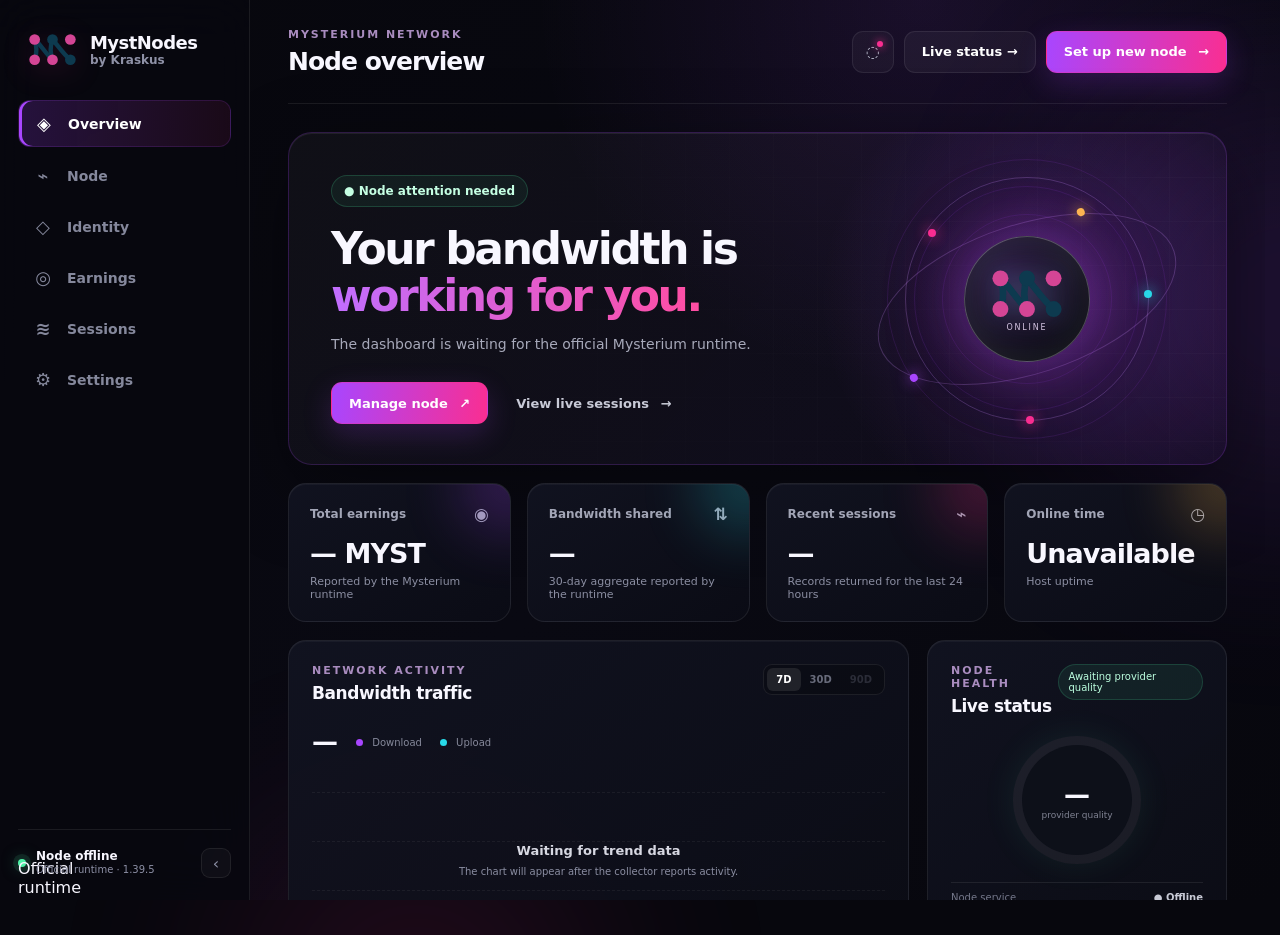
==== commit 197e0ab7: "feat(mysterium): clarify live dashboard metrics for 2.6.8" ====
--- a/mysterium-node/data/portal/index.html
+++ b/mysterium-node/data/portal/index.html
@@ -152,8 +152,8 @@
         <div class="detail-grid two"><article class="panel"><p class="eyebrow">TOTAL BANDWIDTH</p><h3>All-time traffic</h3><div class="big-stat">186.4 <small>GB</small></div><p class="muted-copy">38.7 GB shared this month</p></article><article class="panel"><p class="eyebrow">SESSION QUALITY</p><h3>Successful connections</h3><div class="big-stat">99.2<small>%</small></div><p class="muted-copy">Across 318 completed sessions</p></article></div>
       </section>
       <section class="tab-panel detail-page" id="settings" role="tabpanel">
-        <div class="detail-hero"><div><p class="eyebrow">APP SETTINGS</p><h2>Node preferences</h2><p>Manage the integration without changing the official Mysterium runtime.</p></div><span class="version-badge">Kraskus App 2.6.6</span></div>
-        <div class="settings-layout"><article class="panel"><div class="panel-head"><div><p class="eyebrow">RUNTIME</p><h3>Node behavior</h3></div><span class="managed-badge">Store managed</span></div><div class="settings-list"><div class="setting-row"><span>Start with 5tratumOS<small>Resume service after a host restart</small></span><button class="toggle active" aria-label="Start with host enabled" aria-pressed="true"><i></i></button></div><div class="setting-row read-only"><span>Runtime updates<small>Installed only through the 5tratumOS Store</small></span><strong>Version pinned</strong></div></div></article><article class="panel"><p class="eyebrow">SOFTWARE</p><h3>Version information</h3><div class="version-list"><div><span>App version</span><strong>2.6.6</strong></div><div><span>Node runtime</span><strong>1.39.5</strong></div><div><span>Packaged by</span><strong>Kraskus</strong></div><div><span>Powered by</span><strong>Mysterium Network</strong></div></div></article></div>
+        <div class="detail-hero"><div><p class="eyebrow">APP SETTINGS</p><h2>Node preferences</h2><p>Manage the integration without changing the official Mysterium runtime.</p></div><span class="version-badge">Kraskus App 2.6.8</span></div>
+        <div class="settings-layout"><article class="panel"><div class="panel-head"><div><p class="eyebrow">RUNTIME</p><h3>Node behavior</h3></div><span class="managed-badge">Store managed</span></div><div class="settings-list"><div class="setting-row"><span>Start with 5tratumOS<small>Resume service after a host restart</small></span><button class="toggle active" aria-label="Start with host enabled" aria-pressed="true"><i></i></button></div><div class="setting-row read-only"><span>Runtime updates<small>Installed only through the 5tratumOS Store</small></span><strong>Version pinned</strong></div></div></article><article class="panel"><p class="eyebrow">SOFTWARE</p><h3>Version information</h3><div class="version-list"><div><span>App version</span><strong>2.6.8</strong></div><div><span>Node runtime</span><strong>1.39.5</strong></div><div><span>Packaged by</span><strong>Kraskus</strong></div><div><span>Powered by</span><strong>Mysterium Network</strong></div></div></article></div>
         <article class="panel service-settings"><div class="panel-head"><div><p class="eyebrow">TRAFFIC SERVICES</p><h3>Accepted network traffic</h3></div><span class="health-score">4 enabled</span></div><p class="section-copy">Choose which supported service types this node accepts. Availability remains controlled by the official Mysterium runtime.</p><div class="service-toggle-grid"><div class="setting-row"><span>B2B data scraping<small>Traffic from approved business clients</small></span><button class="toggle active" aria-label="B2B data scraping enabled" aria-pressed="true"><i></i></button></div><div class="setting-row"><span>B2B VPN and data transfer<small>Business VPN and transfer traffic</small></span><button class="toggle active" aria-label="B2B VPN and data transfer enabled" aria-pressed="true"><i></i></button></div><div class="setting-row"><span>Mysterium VPN<small>Traffic from Mysterium VPN users</small></span><button class="toggle active" aria-label="Mysterium VPN enabled" aria-pressed="true"><i></i></button></div><div class="setting-row"><span>Public traffic<small>Traffic from supported third-party clients</small></span><button class="toggle active" aria-label="Public traffic enabled" aria-pressed="true"><i></i></button></div></div></article>
         <article class="panel account-setting"><div><p class="eyebrow">CONNECTED ACCOUNT</p><h3>Node claim is active</h3><p>This node is linked to your MystNodes account. New-user referral setup is hidden after a successful claim.</p></div><button class="button ghost" data-action="dashboard">Open dashboard <span>↗</span></button></article>
       </section>
@@ -184,7 +184,7 @@
   </div>
 
   <div class="toast" role="status" aria-live="polite"></div>
-  <script src="app.js?v=2.6.6"></script>
-  <script src="live.js?v=2.6.6"></script>
+  <script src="app.js?v=2.6.8"></script>
+  <script src="live.js?v=2.6.8"></script>
 </body>
 </html>
--- a/mysterium-node/data/portal/styles.css
+++ b/mysterium-node/data/portal/styles.css
@@ -19,6 +19,10 @@
 .detail-page{display:none}.detail-page.active{display:block;animation:fadeIn .35s ease}.detail-hero{min-height:180px;border:1px solid rgba(168,70,255,.18);border-radius:22px;background:radial-gradient(circle at 80% 50%,rgba(168,70,255,.17),transparent 28%),linear-gradient(125deg,rgba(255,255,255,.035),rgba(168,70,255,.035));padding:32px 34px;display:flex;align-items:center;justify-content:space-between;margin-bottom:18px;overflow:hidden}.detail-hero h2{font-size:35px;letter-spacing:-.05em;margin:10px 0 8px}.detail-hero p{color:var(--muted);font-size:13px;margin:0;line-height:1.6}.detail-hero h2 small{font-size:14px;color:#aaaabd}.detail-grid{display:grid;gap:18px;margin-bottom:18px}.detail-grid.thirds{grid-template-columns:repeat(3,1fr)}.detail-grid.two{grid-template-columns:1.5fr 1fr}.big-stat{font-size:30px;font-weight:800;letter-spacing:-.04em;margin-top:22px}.big-stat small{font-size:12px;color:var(--muted)}.green-text{color:var(--green)!important}.muted-copy{color:var(--muted);font-size:11px;margin:5px 0 0}.info-panel{margin-top:2px}.status-table{display:grid;grid-template-columns:repeat(4,1fr);margin-top:24px;border:1px solid var(--line);border-radius:14px;overflow:hidden}.status-table>div{padding:18px;border-right:1px solid var(--line);display:flex;flex-direction:column;gap:7px}.status-table>div:last-child{border:0}.status-table span{font-size:11px;color:#9da0b1}.status-table strong{font-size:14px}.status-table small{font-size:9px;color:#636678}.identity-hero{background:radial-gradient(circle at 82% 50%,rgba(40,217,232,.14),transparent 28%),linear-gradient(125deg,rgba(255,255,255,.035),rgba(168,70,255,.035))}.identity-seal{width:108px;height:108px;border-radius:50%;display:flex;flex-direction:column;align-items:center;justify-content:center;font-size:44px;color:#72eff7;border:1px solid rgba(40,217,232,.28);background:rgba(40,217,232,.06);box-shadow:0 0 55px rgba(40,217,232,.12)}.identity-seal span{font-size:8px;letter-spacing:.18em;font-weight:800;margin-top:4px}.identity-address{margin-top:23px;border:1px solid var(--line);border-radius:12px;background:rgba(0,0,0,.2);padding:14px 15px;font-family:monospace;color:#d1d2dd;display:flex;justify-content:space-between;gap:10px;word-break:break-all}.identity-address button{border:0;background:none;color:#cb83ff;font:inherit;cursor:pointer}.identity-value{font-size:12px;letter-spacing:.035em}.identity-meta{display:grid;grid-template-columns:repeat(3,1fr);gap:10px;margin-top:18px}.identity-meta-four{grid-template-columns:repeat(4,1fr)}.identity-meta span{font-size:9px;color:#747789;display:flex;flex-direction:column}.identity-meta strong{font-size:11px;color:#cfd0da;margin-top:5px}.account-state{display:flex;align-items:center;flex-direction:column;text-align:center;min-height:130px;justify-content:center}.account-state i{width:10px;height:10px;margin-bottom:12px}.account-state strong{font-size:15px}.account-state span{font-size:10px;color:var(--muted);margin-top:5px}.callout{display:flex;align-items:center;gap:16px}.callout-icon{width:42px;height:42px;border-radius:12px;display:grid;place-items:center;background:rgba(77,240,166,.09);border:1px solid rgba(77,240,166,.16);color:var(--green)}.callout p{font-size:11px;color:var(--muted);margin:4px 0 0}.earnings-hero{background:radial-gradient(circle at 82% 50%,rgba(250,46,145,.14),transparent 28%),linear-gradient(125deg,rgba(255,255,255,.035),rgba(168,70,255,.035))}.earnings-hero h2{font-size:48px}.earnings-chart{margin-top:0}.earnings-controls{display:flex;align-items:center;gap:14px}.earnings-controls>strong{color:var(--green);font-size:13px}.bar-chart{height:250px;display:flex;align-items:flex-end;gap:12px;margin:30px 0 10px;border-bottom:1px solid var(--line);padding:0 5px}.bar-chart i{flex:1;min-width:8px;border-radius:6px 6px 1px 1px;background:linear-gradient(180deg,var(--pink),var(--purple));opacity:.74;box-shadow:0 0 20px rgba(168,70,255,.13);transition:.2s;position:relative}.bar-chart i:hover,.bar-chart i:focus{opacity:1;transform:scaleY(1.02);transform-origin:bottom;outline:none}.bar-chart i:hover:after,.bar-chart i:focus:after{content:attr(data-value);position:absolute;left:50%;bottom:calc(100% + 9px);transform:translateX(-50%);white-space:nowrap;background:#202131;border:1px solid var(--line);border-radius:8px;padding:6px 8px;color:#fff;font:normal 10px Inter,"Segoe UI",sans-serif;box-shadow:0 8px 24px rgba(0,0,0,.35);z-index:5}.settlement-line{display:flex;justify-content:space-between;gap:20px;border-top:1px solid var(--line);padding-top:14px;margin-top:16px;color:#777a8d;font-size:10px}.settlement-line span:first-child{color:#bfe9d6}.session-total-grid{display:flex;gap:34px;align-items:center}.session-total{display:flex;flex-direction:column;text-align:right}.session-total span{font-size:10px;color:var(--muted);max-width:150px}.session-total strong{font-size:29px;margin-top:3px}.session-total small{font-size:10px;color:var(--muted)}.filter-button{border:1px solid var(--line);background:#141521;color:#a8aaba;border-radius:9px;padding:7px 10px;font-size:10px;cursor:pointer}.session-detail{margin-bottom:18px}.session-row.expandable{cursor:pointer;transition:background .18s}.session-row.expandable:hover,.session-row.expandable:focus{background:rgba(255,255,255,.025);outline:none}.session-expanded{display:none;grid-template-columns:repeat(4,1fr);gap:14px;padding:15px 18px 17px;background:rgba(168,70,255,.035);border-top:1px solid rgba(168,70,255,.1)}.session-record.open .session-expanded{display:grid}.session-expanded span{display:flex;flex-direction:column;color:#66697c;font-size:9px}.session-expanded strong{color:#cfd0dc;font-size:11px;margin-top:5px}.session-empty{display:none;min-height:150px;align-items:center;justify-content:center;flex-direction:column;color:#d7d8e2}.session-empty span{font-size:11px;color:var(--muted);margin-top:6px}.settings-layout{display:grid;grid-template-columns:1.5fr 1fr;gap:18px}.settings-list{margin-top:20px;display:flex;flex-direction:column;gap:10px}.settings-list .setting-row{width:100%;background:rgba(255,255,255,.015)}.setting-row.read-only strong{font-size:11px;color:#b9a0cd;background:rgba(168,70,255,.08);border:1px solid rgba(168,70,255,.15);border-radius:999px;padding:7px 10px}.managed-badge{font-size:9px;color:#9cefc6;border:1px solid rgba(77,240,166,.16);background:rgba(77,240,166,.06);border-radius:999px;padding:6px 9px}.version-badge{font-size:10px;color:#ceb0e5;border:1px solid rgba(168,70,255,.2);background:rgba(168,70,255,.08);border-radius:999px;padding:8px 11px}.version-list{margin-top:20px}.version-list div{display:flex;justify-content:space-between;border-top:1px solid var(--line);padding:13px 0;font-size:11px;color:var(--muted)}.version-list strong{color:#d8d9e2}.service-settings{margin-top:18px}.section-copy{color:var(--muted);font-size:11px;line-height:1.55;margin:8px 0 18px}.service-toggle-grid{display:grid;grid-template-columns:repeat(2,1fr);gap:10px}.service-toggle-grid .setting-row{width:100%;background:rgba(255,255,255,.015)}.account-setting{margin-top:18px;display:flex;align-items:center;justify-content:space-between;gap:30px}.account-setting p{font-size:11px;color:var(--muted);margin:6px 0 0;max-width:650px}.account-setting .button{flex:none}.logs-modal{text-align:left}.logs-modal h2{margin:3px 0 0}.log-stream{margin:22px 0;border:1px solid var(--line);border-radius:13px;background:#090a11;padding:8px 14px;font-family:ui-monospace,SFMono-Regular,Consolas,monospace}.log-stream p{display:grid;grid-template-columns:70px 45px 1fr;gap:10px;margin:0;padding:10px 0;border-top:1px solid rgba(255,255,255,.05);color:#a8abba;font-size:10px;text-align:left}.log-stream p:first-child{border-top:0}.log-stream time{color:#5f6273}.log-stream span{color:#888b9d}
 @media(max-width:900px){.detail-grid.thirds,.status-table{grid-template-columns:repeat(2,1fr)}.status-table>div:nth-child(2){border-right:0}.status-table>div{border-bottom:1px solid var(--line)}.status-table>div:nth-child(n+3){border-bottom:0}.detail-grid.two,.settings-layout{grid-template-columns:1fr}.service-toggle-grid{grid-template-columns:1fr}}
 @media(max-width:760px){.detail-hero{padding:25px;align-items:flex-start;gap:22px}.detail-hero h2{font-size:29px}.detail-grid.thirds{grid-template-columns:1fr}.status-table{grid-template-columns:1fr}.status-table>div,.status-table>div:nth-child(2),.status-table>div:nth-child(n+3){border-right:0;border-bottom:1px solid var(--line)}.status-table>div:last-child{border-bottom:0}.identity-seal{width:80px;height:80px;font-size:33px;flex:none}.identity-meta,.identity-meta-four{grid-template-columns:1fr 1fr}.session-total-grid{display:none}.earnings-hero{flex-direction:column}.earnings-head{gap:16px;flex-direction:column}.earnings-controls{width:100%;justify-content:space-between}.bar-chart{height:190px;gap:6px}.session-expanded{grid-template-columns:1fr 1fr}.account-setting{align-items:flex-start;flex-direction:column}.settlement-line{flex-direction:column;gap:6px}}
+
+/* 2.6.8 presentation and embedded-window refinements */
+html,body{height:100%;overflow:hidden}body{min-height:0}.app-shell{height:100vh;min-height:0}.main{height:100vh;overflow-y:auto;scrollbar-gutter:stable}.sidebar-foot{min-width:0}.node-mini>div{line-height:1.25;overflow:hidden}.node-mini strong,.node-mini>div>span{display:block;max-width:100%;white-space:nowrap;overflow:hidden;text-overflow:ellipsis}.metric-card p,.muted-copy,.session-total span{color:#8b8ea2}.chart-empty{position:absolute;inset:28px 10px 20px;z-index:3;display:flex;align-items:center;justify-content:center;flex-direction:column;text-align:center;color:#d7d8e2;pointer-events:none}.chart-empty strong{font-size:13px}.chart-empty span{margin-top:6px;color:#8b8ea2;font-size:10px;max-width:300px;line-height:1.5}.bar-chart{position:relative}.bar-chart.sparse{justify-content:flex-start}.bar-chart.sparse i{flex:0 1 120px;min-width:36px;max-width:140px}.bar-chart>.chart-empty{inset:0 10px 22px}.chart-labels[hidden]{display:none}.health-ring strong{font-size:26px}
+.range-switch button:disabled{opacity:.38;cursor:not-allowed}
 @media(prefers-reduced-motion:reduce){*,*:before,*:after{animation:none!important;transition:none!important}}
 .toggle:disabled{cursor:not-allowed;opacity:.72}.range-switch button:disabled{cursor:not-allowed;opacity:.35}.live-error{color:#ffb76b}
 .brand-mark{width:49px;height:43px;border:0;border-radius:0;background:none;box-shadow:none;display:grid;place-items:center;position:static;flex:none}.brand-mark img{display:block;width:47px;height:38px;object-fit:contain;filter:drop-shadow(0 7px 14px rgba(233,49,139,.17))}.orb-core{background:radial-gradient(circle at 35% 30%,#271a40,#161225 52%,#090a12 78%);border-color:rgba(255,255,255,.28);box-shadow:inset 0 0 35px rgba(255,255,255,.1),0 0 55px rgba(168,70,255,.4),0 0 100px rgba(250,46,145,.15)}.orb-core img{width:70px;height:55px;object-fit:contain;filter:drop-shadow(0 0 12px rgba(40,217,232,.23)) drop-shadow(0 0 16px rgba(250,46,145,.18))}.orb-core small{margin-top:2px;color:#d9cae5}.modal-mark{width:72px;height:64px;border-radius:0;background:none;box-shadow:none;display:grid;place-items:center;margin:0 auto 18px}.modal-mark img{width:70px;height:56px;object-fit:contain;filter:drop-shadow(0 10px 24px rgba(233,49,139,.22))}
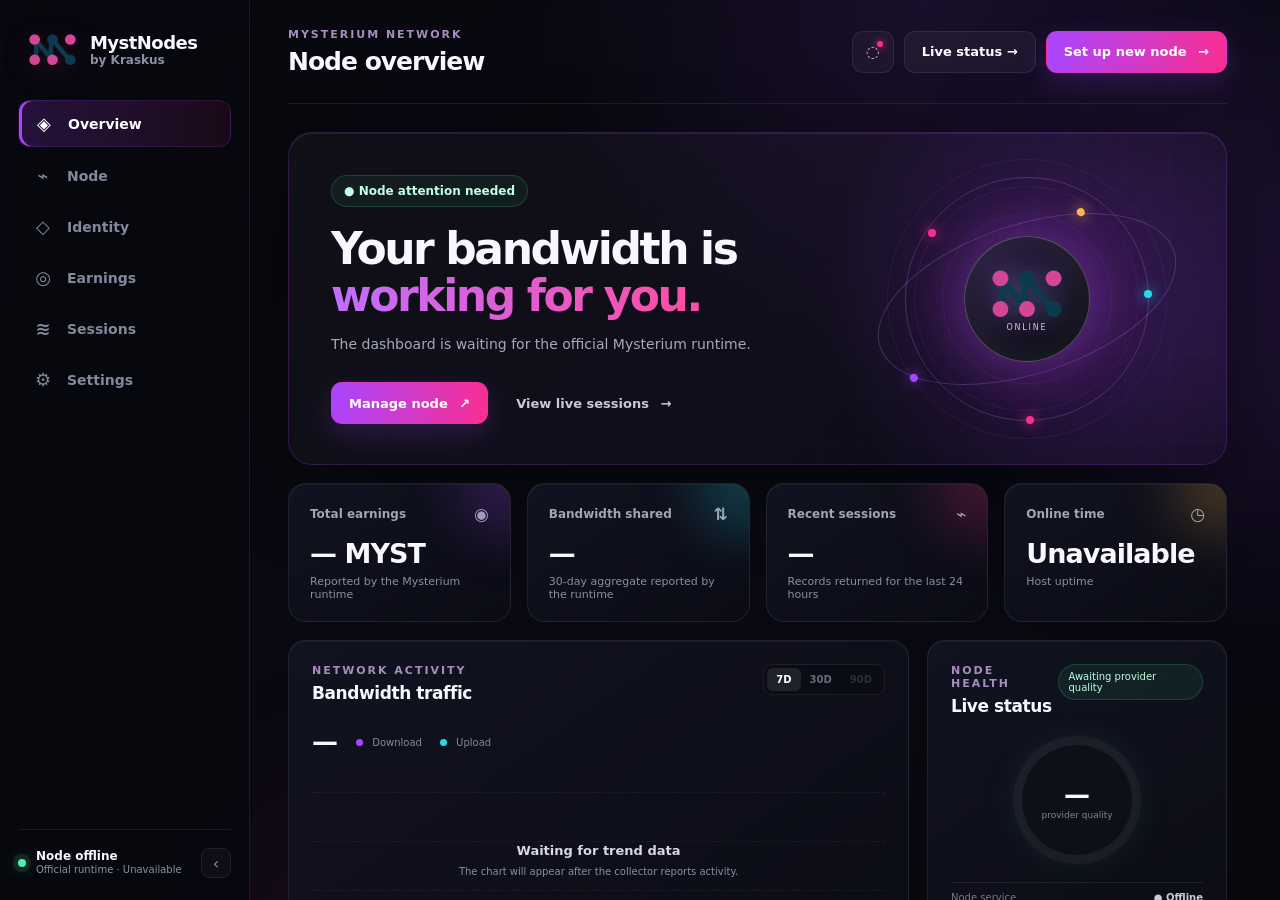
==== commit 6570d5ad: "fix(mysterium): anchor dashboard overlays in 2.6.9" ====
--- a/mysterium-node/data/portal/index.html
+++ b/mysterium-node/data/portal/index.html
@@ -6,7 +6,7 @@
   <meta name="theme-color" content="#090912">
   <title>MystNodes by Kraskus</title>
   <meta name="description" content="A premium Mysterium node control center for 5tratumOS.">
-  <link rel="stylesheet" href="styles.css">
+  <link rel="stylesheet" href="styles.css?v=2.6.9">
 </head>
 <body>
   <div class="ambient ambient-a"></div>
@@ -152,8 +152,8 @@
         <div class="detail-grid two"><article class="panel"><p class="eyebrow">TOTAL BANDWIDTH</p><h3>All-time traffic</h3><div class="big-stat">186.4 <small>GB</small></div><p class="muted-copy">38.7 GB shared this month</p></article><article class="panel"><p class="eyebrow">SESSION QUALITY</p><h3>Successful connections</h3><div class="big-stat">99.2<small>%</small></div><p class="muted-copy">Across 318 completed sessions</p></article></div>
       </section>
       <section class="tab-panel detail-page" id="settings" role="tabpanel">
-        <div class="detail-hero"><div><p class="eyebrow">APP SETTINGS</p><h2>Node preferences</h2><p>Manage the integration without changing the official Mysterium runtime.</p></div><span class="version-badge">Kraskus App 2.6.8</span></div>
-        <div class="settings-layout"><article class="panel"><div class="panel-head"><div><p class="eyebrow">RUNTIME</p><h3>Node behavior</h3></div><span class="managed-badge">Store managed</span></div><div class="settings-list"><div class="setting-row"><span>Start with 5tratumOS<small>Resume service after a host restart</small></span><button class="toggle active" aria-label="Start with host enabled" aria-pressed="true"><i></i></button></div><div class="setting-row read-only"><span>Runtime updates<small>Installed only through the 5tratumOS Store</small></span><strong>Version pinned</strong></div></div></article><article class="panel"><p class="eyebrow">SOFTWARE</p><h3>Version information</h3><div class="version-list"><div><span>App version</span><strong>2.6.8</strong></div><div><span>Node runtime</span><strong>1.39.5</strong></div><div><span>Packaged by</span><strong>Kraskus</strong></div><div><span>Powered by</span><strong>Mysterium Network</strong></div></div></article></div>
+        <div class="detail-hero"><div><p class="eyebrow">APP SETTINGS</p><h2>Node preferences</h2><p>Manage the integration without changing the official Mysterium runtime.</p></div><span class="version-badge">Kraskus App 2.6.9</span></div>
+        <div class="settings-layout"><article class="panel"><div class="panel-head"><div><p class="eyebrow">RUNTIME</p><h3>Node behavior</h3></div><span class="managed-badge">Store managed</span></div><div class="settings-list"><div class="setting-row"><span>Start with 5tratumOS<small>Resume service after a host restart</small></span><button class="toggle active" aria-label="Start with host enabled" aria-pressed="true"><i></i></button></div><div class="setting-row read-only"><span>Runtime updates<small>Installed only through the 5tratumOS Store</small></span><strong>Version pinned</strong></div></div></article><article class="panel"><p class="eyebrow">SOFTWARE</p><h3>Version information</h3><div class="version-list"><div><span>App version</span><strong>2.6.9</strong></div><div><span>Node runtime</span><strong>1.39.5</strong></div><div><span>Packaged by</span><strong>Kraskus</strong></div><div><span>Powered by</span><strong>Mysterium Network</strong></div></div></article></div>
         <article class="panel service-settings"><div class="panel-head"><div><p class="eyebrow">TRAFFIC SERVICES</p><h3>Accepted network traffic</h3></div><span class="health-score">4 enabled</span></div><p class="section-copy">Choose which supported service types this node accepts. Availability remains controlled by the official Mysterium runtime.</p><div class="service-toggle-grid"><div class="setting-row"><span>B2B data scraping<small>Traffic from approved business clients</small></span><button class="toggle active" aria-label="B2B data scraping enabled" aria-pressed="true"><i></i></button></div><div class="setting-row"><span>B2B VPN and data transfer<small>Business VPN and transfer traffic</small></span><button class="toggle active" aria-label="B2B VPN and data transfer enabled" aria-pressed="true"><i></i></button></div><div class="setting-row"><span>Mysterium VPN<small>Traffic from Mysterium VPN users</small></span><button class="toggle active" aria-label="Mysterium VPN enabled" aria-pressed="true"><i></i></button></div><div class="setting-row"><span>Public traffic<small>Traffic from supported third-party clients</small></span><button class="toggle active" aria-label="Public traffic enabled" aria-pressed="true"><i></i></button></div></div></article>
         <article class="panel account-setting"><div><p class="eyebrow">CONNECTED ACCOUNT</p><h3>Node claim is active</h3><p>This node is linked to your MystNodes account. New-user referral setup is hidden after a successful claim.</p></div><button class="button ghost" data-action="dashboard">Open dashboard <span>↗</span></button></article>
       </section>
@@ -184,7 +184,7 @@
   </div>
 
   <div class="toast" role="status" aria-live="polite"></div>
-  <script src="app.js?v=2.6.8"></script>
-  <script src="live.js?v=2.6.8"></script>
+  <script src="app.js?v=2.6.9"></script>
+  <script src="live.js?v=2.6.9"></script>
 </body>
 </html>
--- a/mysterium-node/data/portal/styles.css
+++ b/mysterium-node/data/portal/styles.css
@@ -20,9 +20,10 @@
 @media(max-width:900px){.detail-grid.thirds,.status-table{grid-template-columns:repeat(2,1fr)}.status-table>div:nth-child(2){border-right:0}.status-table>div{border-bottom:1px solid var(--line)}.status-table>div:nth-child(n+3){border-bottom:0}.detail-grid.two,.settings-layout{grid-template-columns:1fr}.service-toggle-grid{grid-template-columns:1fr}}
 @media(max-width:760px){.detail-hero{padding:25px;align-items:flex-start;gap:22px}.detail-hero h2{font-size:29px}.detail-grid.thirds{grid-template-columns:1fr}.status-table{grid-template-columns:1fr}.status-table>div,.status-table>div:nth-child(2),.status-table>div:nth-child(n+3){border-right:0;border-bottom:1px solid var(--line)}.status-table>div:last-child{border-bottom:0}.identity-seal{width:80px;height:80px;font-size:33px;flex:none}.identity-meta,.identity-meta-four{grid-template-columns:1fr 1fr}.session-total-grid{display:none}.earnings-hero{flex-direction:column}.earnings-head{gap:16px;flex-direction:column}.earnings-controls{width:100%;justify-content:space-between}.bar-chart{height:190px;gap:6px}.session-expanded{grid-template-columns:1fr 1fr}.account-setting{align-items:flex-start;flex-direction:column}.settlement-line{flex-direction:column;gap:6px}}
 
-/* 2.6.8 presentation and embedded-window refinements */
+/* 2.6.9 presentation and embedded-window refinements */
 html,body{height:100%;overflow:hidden}body{min-height:0}.app-shell{height:100vh;min-height:0}.main{height:100vh;overflow-y:auto;scrollbar-gutter:stable}.sidebar-foot{min-width:0}.node-mini>div{line-height:1.25;overflow:hidden}.node-mini strong,.node-mini>div>span{display:block;max-width:100%;white-space:nowrap;overflow:hidden;text-overflow:ellipsis}.metric-card p,.muted-copy,.session-total span{color:#8b8ea2}.chart-empty{position:absolute;inset:28px 10px 20px;z-index:3;display:flex;align-items:center;justify-content:center;flex-direction:column;text-align:center;color:#d7d8e2;pointer-events:none}.chart-empty strong{font-size:13px}.chart-empty span{margin-top:6px;color:#8b8ea2;font-size:10px;max-width:300px;line-height:1.5}.bar-chart{position:relative}.bar-chart.sparse{justify-content:flex-start}.bar-chart.sparse i{flex:0 1 120px;min-width:36px;max-width:140px}.bar-chart>.chart-empty{inset:0 10px 22px}.chart-labels[hidden]{display:none}.health-ring strong{font-size:26px}
 .range-switch button:disabled{opacity:.38;cursor:not-allowed}
+.health-ring{position:relative;isolation:isolate}.health-ring:before{inset:50% auto auto 50%;transform:translate(-50%,-50%);z-index:0}.health-ring>div{z-index:1}.pulse-dot{flex:0 0 8px;overflow:hidden}.node-mini>div>span{line-height:1.25}
 @media(prefers-reduced-motion:reduce){*,*:before,*:after{animation:none!important;transition:none!important}}
 .toggle:disabled{cursor:not-allowed;opacity:.72}.range-switch button:disabled{cursor:not-allowed;opacity:.35}.live-error{color:#ffb76b}
 .brand-mark{width:49px;height:43px;border:0;border-radius:0;background:none;box-shadow:none;display:grid;place-items:center;position:static;flex:none}.brand-mark img{display:block;width:47px;height:38px;object-fit:contain;filter:drop-shadow(0 7px 14px rgba(233,49,139,.17))}.orb-core{background:radial-gradient(circle at 35% 30%,#271a40,#161225 52%,#090a12 78%);border-color:rgba(255,255,255,.28);box-shadow:inset 0 0 35px rgba(255,255,255,.1),0 0 55px rgba(168,70,255,.4),0 0 100px rgba(250,46,145,.15)}.orb-core img{width:70px;height:55px;object-fit:contain;filter:drop-shadow(0 0 12px rgba(40,217,232,.23)) drop-shadow(0 0 16px rgba(250,46,145,.18))}.orb-core small{margin-top:2px;color:#d9cae5}.modal-mark{width:72px;height:64px;border-radius:0;background:none;box-shadow:none;display:grid;place-items:center;margin:0 auto 18px}.modal-mark img{width:70px;height:56px;object-fit:contain;filter:drop-shadow(0 10px 24px rgba(233,49,139,.22))}
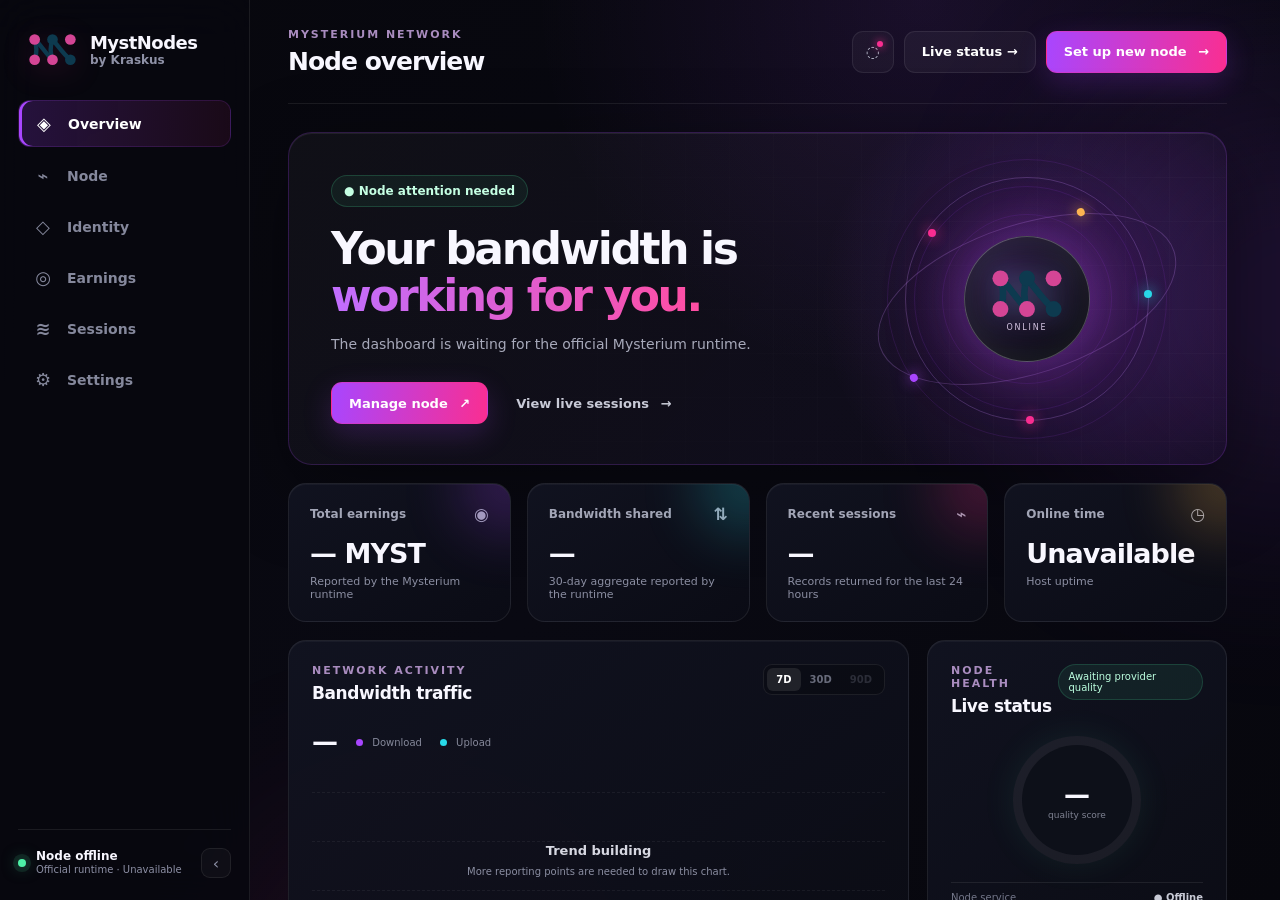
==== commit 1aa76a3f: "release(mystnodes): publish 2.6.11" ====
--- a/mysterium-node/data/portal/index.html
+++ b/mysterium-node/data/portal/index.html
@@ -6,7 +6,7 @@
   <meta name="theme-color" content="#090912">
   <title>MystNodes by Kraskus</title>
   <meta name="description" content="A premium Mysterium node control center for 5tratumOS.">
-  <link rel="stylesheet" href="styles.css?v=2.6.9">
+  <link rel="stylesheet" href="styles.css?v=2.6.11">
 </head>
 <body>
   <div class="ambient ambient-a"></div>
@@ -134,26 +134,28 @@
       <section class="tab-panel detail-page" id="node" role="tabpanel">
         <div class="detail-hero"><div><div class="status-pill"><span class="pulse-dot"></span> Node service running</div><h2>Official node console</h2><p>Your local Mysterium controls remain inside 5tratumOS.</p></div><button class="button primary" data-action="existing-user">Launch console <span>↗</span></button></div>
         <div class="detail-grid thirds"><article class="panel"><p class="eyebrow">RUNTIME</p><h3>mysteriumnetwork/myst</h3><div class="big-stat">1.39.5</div><p class="muted-copy">Official pinned container image</p></article><article class="panel"><p class="eyebrow">AVAILABILITY</p><h3>Accepting sessions</h3><div class="big-stat green-text">Online</div><p class="muted-copy">Last heartbeat 12 seconds ago</p></article><article class="panel"><p class="eyebrow">NETWORK</p><h3>Public reachability</h3><div class="big-stat">Ready</div><p class="muted-copy">NAT traversal is functioning</p></article></div>
-        <article class="panel info-panel"><div class="panel-head"><div><p class="eyebrow">SERVICE STATUS</p><h3>Node components</h3></div><span class="health-score">All systems normal</span></div><div class="status-table"><div><span><i class="ok"></i>Node daemon</span><strong>Running</strong><small>14d 7h uptime</small></div><div><span><i class="ok"></i>Discovery</span><strong>Connected</strong><small>8 peers</small></div><div><span><i class="ok"></i>Session service</span><strong>Available</strong><small>3 active</small></div><div><span><i class="ok"></i>Payments</span><strong>Synced</strong><small>Current block</small></div></div></article>
+        <article class="panel info-panel"><div class="panel-head"><div><p class="eyebrow">SERVICE STATUS</p><h3>Node components</h3></div><span class="health-score">Checking runtime</span></div><div class="status-table"><div><span><i class="ok"></i>Node runtime</span><strong>—</strong><small>Awaiting runtime uptime</small></div><div><span><i class="ok"></i>Monitoring</span><strong>—</strong><small>Awaiting monitoring status</small></div><div><span><i class="ok"></i>Recent sessions</span><strong>—</strong><small>Last 24 hours</small></div><div><span><i class="ok"></i>Identity</span><strong>—</strong><small>Awaiting identity</small></div></div></article>
+        <div class="detail-grid two runtime-detail-grid"><article class="panel"><p class="eyebrow">HOST HEALTH</p><h3>5tratumOS resources</h3><div class="runtime-metrics"><span>CPU load<strong id="hostCpu">—</strong></span><span>Memory used<strong id="hostMemory">—</strong></span><span>Disk used<strong id="hostDisk">—</strong></span><span>Disk free<strong id="hostDiskFree">—</strong></span></div></article><article class="panel"><p class="eyebrow">PROVIDER NETWORK</p><h3>Advertised location</h3><div class="runtime-metrics"><span>Region<strong id="providerRegion">—</strong></span><span>ISP<strong id="providerIsp">—</strong></span><span>Connection type<strong id="providerIpType">—</strong></span><span>NAT<strong id="providerNat">—</strong></span></div></article></div>
       </section>
       <section class="tab-panel detail-page" id="identity" role="tabpanel">
-        <div class="detail-hero identity-hero"><div><p class="eyebrow">PERSISTENT NODE IDENTITY</p><h2>Your node, securely recognized.</h2><p>This identity stays intact across updates and container recreation.</p></div><div class="identity-seal">◇<span>VERIFIED</span></div></div>
-        <div class="detail-grid two"><article class="panel identity-main"><div class="panel-head"><div><p class="eyebrow">NODE ID</p><h3>Identity address</h3></div><span class="health-score">Secured</span></div><div class="identity-address" data-full-identity="0x71A4C2B8E13F0947D6A19D32F84270A6B93CD17B"><span class="identity-value">0x71A4…CD17B</span><button aria-label="Copy complete node identity">Copy full ID</button></div><div class="identity-meta identity-meta-four"><span>Created<strong>August 8, 2026</strong></span><span>Storage<strong>Persistent volume</strong></span><span>Last verified<strong>12 seconds ago</strong></span><span>Backup state<strong class="green-text">Healthy</strong></span></div></article><article class="panel"><p class="eyebrow">ACCOUNT LINK</p><h3>MystNodes account</h3><div class="account-state"><i class="ok"></i><strong>Account connected</strong><span>Node claim is active</span></div><button class="button ghost wide" data-action="dashboard">Open MystNodes dashboard <span>↗</span></button></article></div>
-        <article class="panel callout"><span class="callout-icon">✓</span><div><strong>Identity protection is active</strong><p>Your identity files are stored outside the container so updates will not reset your node.</p></div></article>
+        <div class="detail-hero identity-hero"><div><p class="eyebrow">PERSISTENT NODE IDENTITY</p><h2>Your node, securely recognized.</h2><p>This identity stays intact across updates and container recreation.</p></div><div class="identity-seal">◇<span>PERSISTED</span></div></div>
+        <div class="detail-grid two"><article class="panel identity-main"><div class="panel-head"><div><p class="eyebrow">NODE ID</p><h3>Identity address</h3></div><span class="health-score">Secured</span></div><div class="identity-address" data-full-identity="0x71A4C2B8E13F0947D6A19D32F84270A6B93CD17B"><span class="identity-value">0x71A4…CD17B</span><button aria-label="Copy complete node identity">Copy full ID</button></div><div class="identity-meta identity-meta-four"><span>Registration<strong>—</strong></span><span>Storage<strong>Persistent volume</strong></span><span>Last data refresh<strong>—</strong></span><span>Persistence<strong class="green-text">—</strong></span></div></article><article class="panel"><p class="eyebrow">ACCOUNT LINK</p><h3>MystNodes account</h3><div class="account-state"><i class="ok"></i><strong>Account connected</strong><span>Node claim is active</span></div><button class="button ghost wide" data-action="dashboard">Open MystNodes dashboard <span>↗</span></button></article></div>
+        <article class="panel callout"><span class="callout-icon">✓</span><div><strong>Identity storage is persistent</strong><p>The node identity directory is stored outside the runtime container so normal app updates and container recreation do not erase it.</p></div></article>
       </section>
       <section class="tab-panel detail-page" id="earnings" role="tabpanel">
-        <div class="detail-hero earnings-hero"><div><p class="eyebrow">LIFETIME EARNINGS</p><h2>24.82 <small>MYST</small></h2><p>Balances and withdrawals are managed through your linked MystNodes account.</p></div><button class="button ghost" data-action="dashboard">Open payout dashboard <span>↗</span></button></div>
-        <div class="detail-grid thirds"><article class="metric-card accent-purple"><div class="metric-head"><span>Available balance</span><span class="metric-icon">◉</span></div><strong>5.64 <small>MYST</small></strong><p>Eligible for withdrawal</p></article><article class="metric-card accent-gold"><div class="metric-head"><span>Pending settlement</span><span class="metric-icon">◷</span></div><strong>1.07 <small>MYST</small></strong><p>Settlement in progress</p></article><article class="metric-card accent-pink"><div class="metric-head"><span>Lifetime paid out</span><span class="metric-icon">◎</span></div><strong>18.11 <small>MYST</small></strong><p>Last payout August 29</p></article></div>
-        <article class="panel earnings-chart"><div class="panel-head earnings-head"><div><p class="eyebrow">EARNINGS HISTORY</p><h3 id="earningsRangeTitle">Last 30 days</h3></div><div class="earnings-controls"><div class="range-switch" aria-label="Earnings chart range"><button data-earnings-range="7d">7D</button><button class="active" data-earnings-range="30d">30D</button><button data-earnings-range="90d">90D</button><button data-earnings-range="all">All</button></div><strong id="earningsChange">+12.4%</strong></div></div><div class="bar-chart" id="earningsBars" aria-label="Earnings trend"><i tabindex="0"></i><i tabindex="0"></i><i tabindex="0"></i><i tabindex="0"></i><i tabindex="0"></i><i tabindex="0"></i><i tabindex="0"></i><i tabindex="0"></i><i tabindex="0"></i><i tabindex="0"></i><i tabindex="0"></i><i tabindex="0"></i></div><div class="chart-labels" id="earningsLabels"><span>Aug 6</span><span>Aug 13</span><span>Aug 20</span><span>Aug 27</span><span>Sep 4</span></div><div class="settlement-line"><span><i class="ok"></i> Payments synchronized</span><span>Last settlement: 18 minutes ago</span></div></article>
+        <div class="detail-hero earnings-hero"><div><p class="eyebrow">LIFETIME EARNINGS</p><h2>24.82 <small>MYST</small></h2><div class="fiat-primary" id="lifetimeFiat">—</div><p>Balances and withdrawals are managed through your linked MystNodes account.</p></div><div class="earnings-hero-actions"><label class="currency-picker">Display currency<select id="currencySelect" aria-label="Display currency"><option value="USD">USD</option><option value="EUR">EUR</option><option value="GBP">GBP</option><option value="CAD">CAD</option><option value="AUD">AUD</option></select></label><button class="button ghost" data-action="dashboard">Open payout dashboard <span>↗</span></button></div></div>
+        <div class="detail-grid thirds"><article class="metric-card accent-purple"><div class="metric-head"><span>Available balance</span><span class="metric-icon">◉</span></div><strong>5.64 <small>MYST</small></strong><small class="fiat-estimate">—</small><p>Eligible for withdrawal</p></article><article class="metric-card accent-gold"><div class="metric-head"><span>Pending settlement</span><span class="metric-icon">◷</span></div><strong>1.07 <small>MYST</small></strong><small class="fiat-estimate">—</small><p>Settlement in progress</p></article><article class="metric-card accent-pink"><div class="metric-head"><span>Lifetime paid out</span><span class="metric-icon">◎</span></div><strong>18.11 <small>MYST</small></strong><small class="fiat-estimate">—</small><p>Last payout August 29</p></article></div>
+        <article class="panel earnings-chart"><div class="panel-head earnings-head"><div><p class="eyebrow">EARNINGS HISTORY</p><h3 id="earningsRangeTitle">Last 30 days</h3></div><div class="earnings-controls"><div class="range-switch" aria-label="Earnings chart range"><button data-earnings-range="7d">7D</button><button class="active" data-earnings-range="30d">30D</button><button data-earnings-range="90d">90D</button><button data-earnings-range="all">All</button></div><strong id="earningsChange">+12.4%</strong></div></div><div class="bar-chart" id="earningsBars" aria-label="Earnings trend"><i tabindex="0"></i><i tabindex="0"></i><i tabindex="0"></i><i tabindex="0"></i><i tabindex="0"></i><i tabindex="0"></i><i tabindex="0"></i><i tabindex="0"></i><i tabindex="0"></i><i tabindex="0"></i><i tabindex="0"></i><i tabindex="0"></i></div><div class="chart-labels" id="earningsLabels"><span>Aug 6</span><span>Aug 13</span><span>Aug 20</span><span>Aug 27</span><span>Sep 4</span></div><div class="settlement-line" id="earningsSource"><span><i class="ok"></i> Live earnings data</span><span>Reported by the local Mysterium API</span></div></article>
+        <article class="panel service-earnings-panel"><div class="panel-head"><div><p class="eyebrow">EARNINGS BY SERVICE</p><h3>Current unsettled earnings</h3><p class="section-copy compact-copy">Live breakdown reported by the local Mysterium API.</p></div><span class="health-score">Live API</span></div><div class="service-earnings-grid" id="serviceEarnings"><article class="service-earning-card"><div><span class="service-earning-icon">P</span><span class="service-earning-name">Public VPN</span></div><strong>— MYST</strong><small>—</small></article><article class="service-earning-card"><div><span class="service-earning-icon">D</span><span class="service-earning-name">Data transfer</span></div><strong>— MYST</strong><small>—</small></article><article class="service-earning-card"><div><span class="service-earning-icon">S</span><span class="service-earning-name">Scraping</span></div><strong>— MYST</strong><small>—</small></article><article class="service-earning-card"><div><span class="service-earning-icon">M</span><span class="service-earning-name">Mysterium VPN</span></div><strong>— MYST</strong><small>—</small></article><article class="service-earning-card"><div><span class="service-earning-icon">●</span><span class="service-earning-name">Monitoring</span></div><strong>— MYST</strong><small>—</small></article></div></article>
       </section>
       <section class="tab-panel detail-page" id="sessions" role="tabpanel">
         <div class="detail-hero"><div><div class="status-pill"><span class="pulse-dot"></span> 3 sessions active</div><h2>Live network sessions</h2><p>Monitor traffic moving through your node in real time.</p></div><div class="session-total-grid"><div class="session-total"><span>Transferred in active sessions</span><strong>2.8 GB</strong></div><div class="session-total"><span>Current throughput</span><strong>34.8 <small>Mbps</small></strong></div></div></div>
-        <article class="panel session-detail"><div class="panel-head"><div><p class="eyebrow">CURRENT CONNECTIONS</p><h3>Active now</h3></div><select class="filter-button" id="sessionFilter" aria-label="Filter sessions by service"><option value="all">All services</option><option value="residential">Residential</option><option value="data">Data transfer</option><option value="public">Public VPN</option></select></div><div class="session-row header"><span>Service</span><span>Region</span><span>Duration</span><span>Traffic</span><span>Earned</span><span>Status</span></div><div class="session-record" data-service="residential"><div class="session-row expandable" role="button" tabindex="0" aria-expanded="false"><span><i class="service-icon purple-bg">R</i> Residential</span><span>Amsterdam, NL</span><span>42 min</span><span>1.84 GB</span><span>0.18 MYST</span><span class="live"><i></i> Live ›</span></div><div class="session-expanded"><span>Session ID<strong>7F29…A41C</strong></span><span>Started<strong>11:27 AM</strong></span><span>Download<strong>28.4 Mbps</strong></span><span>Upload<strong>6.4 Mbps</strong></span></div></div><div class="session-record" data-service="data"><div class="session-row expandable" role="button" tabindex="0" aria-expanded="false"><span><i class="service-icon cyan-bg">D</i> Data transfer</span><span>Frankfurt, DE</span><span>18 min</span><span>642 MB</span><span>0.07 MYST</span><span class="live"><i></i> Live ›</span></div><div class="session-expanded"><span>Session ID<strong>C814…09DB</strong></span><span>Started<strong>11:51 AM</strong></span><span>Download<strong>4.7 Mbps</strong></span><span>Upload<strong>1.1 Mbps</strong></span></div></div><div class="session-record" data-service="residential"><div class="session-row expandable" role="button" tabindex="0" aria-expanded="false"><span><i class="service-icon pink-bg">R</i> Residential</span><span>London, UK</span><span>11 min</span><span>318 MB</span><span>0.03 MYST</span><span class="live"><i></i> Live ›</span></div><div class="session-expanded"><span>Session ID<strong>2B66…E7F0</strong></span><span>Started<strong>11:58 AM</strong></span><span>Download<strong>3.4 Mbps</strong></span><span>Upload<strong>0.8 Mbps</strong></span></div></div><div class="session-empty" id="sessionEmpty"><strong>No active sessions</strong><span>No sessions match this service filter.</span></div></article>
+        <article class="panel session-detail"><div class="panel-head"><div><p class="eyebrow">CURRENT CONNECTIONS</p><h3>Active now</h3></div><select class="filter-button" id="sessionFilter" aria-label="Filter sessions by service"><option value="all">All services</option><option value="scraping">B2B scraping</option><option value="data">Data transfer</option><option value="dvpn">Mysterium VPN</option><option value="public">Public VPN</option><option value="monitoring">Monitoring</option></select></div><div class="session-row header"><span>Service</span><span>Region</span><span>Duration</span><span>Traffic</span><span>Earned</span><span>Status</span></div><div class="session-record" data-service="residential"><div class="session-row expandable" role="button" tabindex="0" aria-expanded="false"><span><i class="service-icon purple-bg">R</i> Residential</span><span>Amsterdam, NL</span><span>42 min</span><span>1.84 GB</span><span>0.18 MYST</span><span class="live"><i></i> Live ›</span></div><div class="session-expanded"><span>Session ID<strong>7F29…A41C</strong></span><span>Started<strong>11:27 AM</strong></span><span>Download<strong>28.4 Mbps</strong></span><span>Upload<strong>6.4 Mbps</strong></span></div></div><div class="session-record" data-service="data"><div class="session-row expandable" role="button" tabindex="0" aria-expanded="false"><span><i class="service-icon cyan-bg">D</i> Data transfer</span><span>Frankfurt, DE</span><span>18 min</span><span>642 MB</span><span>0.07 MYST</span><span class="live"><i></i> Live ›</span></div><div class="session-expanded"><span>Session ID<strong>C814…09DB</strong></span><span>Started<strong>11:51 AM</strong></span><span>Download<strong>4.7 Mbps</strong></span><span>Upload<strong>1.1 Mbps</strong></span></div></div><div class="session-record" data-service="residential"><div class="session-row expandable" role="button" tabindex="0" aria-expanded="false"><span><i class="service-icon pink-bg">R</i> Residential</span><span>London, UK</span><span>11 min</span><span>318 MB</span><span>0.03 MYST</span><span class="live"><i></i> Live ›</span></div><div class="session-expanded"><span>Session ID<strong>2B66…E7F0</strong></span><span>Started<strong>11:58 AM</strong></span><span>Download<strong>3.4 Mbps</strong></span><span>Upload<strong>0.8 Mbps</strong></span></div></div><div class="session-empty" id="sessionEmpty"><strong>No active sessions</strong><span>No sessions match this service filter.</span></div></article>
         <div class="detail-grid two"><article class="panel"><p class="eyebrow">TOTAL BANDWIDTH</p><h3>All-time traffic</h3><div class="big-stat">186.4 <small>GB</small></div><p class="muted-copy">38.7 GB shared this month</p></article><article class="panel"><p class="eyebrow">SESSION QUALITY</p><h3>Successful connections</h3><div class="big-stat">99.2<small>%</small></div><p class="muted-copy">Across 318 completed sessions</p></article></div>
       </section>
       <section class="tab-panel detail-page" id="settings" role="tabpanel">
-        <div class="detail-hero"><div><p class="eyebrow">APP SETTINGS</p><h2>Node preferences</h2><p>Manage the integration without changing the official Mysterium runtime.</p></div><span class="version-badge">Kraskus App 2.6.9</span></div>
-        <div class="settings-layout"><article class="panel"><div class="panel-head"><div><p class="eyebrow">RUNTIME</p><h3>Node behavior</h3></div><span class="managed-badge">Store managed</span></div><div class="settings-list"><div class="setting-row"><span>Start with 5tratumOS<small>Resume service after a host restart</small></span><button class="toggle active" aria-label="Start with host enabled" aria-pressed="true"><i></i></button></div><div class="setting-row read-only"><span>Runtime updates<small>Installed only through the 5tratumOS Store</small></span><strong>Version pinned</strong></div></div></article><article class="panel"><p class="eyebrow">SOFTWARE</p><h3>Version information</h3><div class="version-list"><div><span>App version</span><strong>2.6.9</strong></div><div><span>Node runtime</span><strong>1.39.5</strong></div><div><span>Packaged by</span><strong>Kraskus</strong></div><div><span>Powered by</span><strong>Mysterium Network</strong></div></div></article></div>
+        <div class="detail-hero"><div><p class="eyebrow">APP SETTINGS</p><h2>Node preferences</h2><p>Manage the integration without changing the official Mysterium runtime.</p></div><span class="version-badge">Kraskus App 2.6.11</span></div>
+        <div class="settings-layout"><article class="panel"><div class="panel-head"><div><p class="eyebrow">RUNTIME</p><h3>Node behavior</h3></div><span class="managed-badge">Store managed</span></div><div class="settings-list"><div class="setting-row"><span>Start with 5tratumOS<small>Resume service after a host restart</small></span><button class="toggle active" aria-label="Start with host enabled" aria-pressed="true"><i></i></button></div><div class="setting-row read-only"><span>Runtime updates<small>Installed only through the 5tratumOS Store</small></span><strong>Version pinned</strong></div></div></article><article class="panel"><p class="eyebrow">SOFTWARE</p><h3>Version information</h3><div class="version-list"><div><span>App version</span><strong>2.6.11</strong></div><div><span>Node runtime</span><strong>1.39.5</strong></div><div><span>Packaged by</span><strong>Kraskus</strong></div><div><span>Powered by</span><strong>Mysterium Network</strong></div></div></article></div>
         <article class="panel service-settings"><div class="panel-head"><div><p class="eyebrow">TRAFFIC SERVICES</p><h3>Accepted network traffic</h3></div><span class="health-score">4 enabled</span></div><p class="section-copy">Choose which supported service types this node accepts. Availability remains controlled by the official Mysterium runtime.</p><div class="service-toggle-grid"><div class="setting-row"><span>B2B data scraping<small>Traffic from approved business clients</small></span><button class="toggle active" aria-label="B2B data scraping enabled" aria-pressed="true"><i></i></button></div><div class="setting-row"><span>B2B VPN and data transfer<small>Business VPN and transfer traffic</small></span><button class="toggle active" aria-label="B2B VPN and data transfer enabled" aria-pressed="true"><i></i></button></div><div class="setting-row"><span>Mysterium VPN<small>Traffic from Mysterium VPN users</small></span><button class="toggle active" aria-label="Mysterium VPN enabled" aria-pressed="true"><i></i></button></div><div class="setting-row"><span>Public traffic<small>Traffic from supported third-party clients</small></span><button class="toggle active" aria-label="Public traffic enabled" aria-pressed="true"><i></i></button></div></div></article>
         <article class="panel account-setting"><div><p class="eyebrow">CONNECTED ACCOUNT</p><h3>Node claim is active</h3><p>This node is linked to your MystNodes account. New-user referral setup is hidden after a successful claim.</p></div><button class="button ghost" data-action="dashboard">Open dashboard <span>↗</span></button></article>
       </section>
@@ -184,7 +186,7 @@
   </div>
 
   <div class="toast" role="status" aria-live="polite"></div>
-  <script src="app.js?v=2.6.9"></script>
-  <script src="live.js?v=2.6.9"></script>
+  <script src="app.js?v=2.6.11"></script>
+  <script src="live.js?v=2.6.11"></script>
 </body>
 </html>
--- a/mysterium-node/data/portal/styles.css
+++ b/mysterium-node/data/portal/styles.css
@@ -20,10 +20,16 @@
 @media(max-width:900px){.detail-grid.thirds,.status-table{grid-template-columns:repeat(2,1fr)}.status-table>div:nth-child(2){border-right:0}.status-table>div{border-bottom:1px solid var(--line)}.status-table>div:nth-child(n+3){border-bottom:0}.detail-grid.two,.settings-layout{grid-template-columns:1fr}.service-toggle-grid{grid-template-columns:1fr}}
 @media(max-width:760px){.detail-hero{padding:25px;align-items:flex-start;gap:22px}.detail-hero h2{font-size:29px}.detail-grid.thirds{grid-template-columns:1fr}.status-table{grid-template-columns:1fr}.status-table>div,.status-table>div:nth-child(2),.status-table>div:nth-child(n+3){border-right:0;border-bottom:1px solid var(--line)}.status-table>div:last-child{border-bottom:0}.identity-seal{width:80px;height:80px;font-size:33px;flex:none}.identity-meta,.identity-meta-four{grid-template-columns:1fr 1fr}.session-total-grid{display:none}.earnings-hero{flex-direction:column}.earnings-head{gap:16px;flex-direction:column}.earnings-controls{width:100%;justify-content:space-between}.bar-chart{height:190px;gap:6px}.session-expanded{grid-template-columns:1fr 1fr}.account-setting{align-items:flex-start;flex-direction:column}.settlement-line{flex-direction:column;gap:6px}}
 
-/* 2.6.9 presentation and embedded-window refinements */
+/* 2.6.11 presentation and embedded-window refinements */
 html,body{height:100%;overflow:hidden}body{min-height:0}.app-shell{height:100vh;min-height:0}.main{height:100vh;overflow-y:auto;scrollbar-gutter:stable}.sidebar-foot{min-width:0}.node-mini>div{line-height:1.25;overflow:hidden}.node-mini strong,.node-mini>div>span{display:block;max-width:100%;white-space:nowrap;overflow:hidden;text-overflow:ellipsis}.metric-card p,.muted-copy,.session-total span{color:#8b8ea2}.chart-empty{position:absolute;inset:28px 10px 20px;z-index:3;display:flex;align-items:center;justify-content:center;flex-direction:column;text-align:center;color:#d7d8e2;pointer-events:none}.chart-empty strong{font-size:13px}.chart-empty span{margin-top:6px;color:#8b8ea2;font-size:10px;max-width:300px;line-height:1.5}.bar-chart{position:relative}.bar-chart.sparse{justify-content:flex-start}.bar-chart.sparse i{flex:0 1 120px;min-width:36px;max-width:140px}.bar-chart>.chart-empty{inset:0 10px 22px}.chart-labels[hidden]{display:none}.health-ring strong{font-size:26px}
 .range-switch button:disabled{opacity:.38;cursor:not-allowed}
 .health-ring{position:relative;isolation:isolate}.health-ring:before{inset:50% auto auto 50%;transform:translate(-50%,-50%);z-index:0}.health-ring>div{z-index:1}.pulse-dot{flex:0 0 8px;overflow:hidden}.node-mini>div>span{line-height:1.25}
 @media(prefers-reduced-motion:reduce){*,*:before,*:after{animation:none!important;transition:none!important}}
 .toggle:disabled{cursor:not-allowed;opacity:.72}.range-switch button:disabled{cursor:not-allowed;opacity:.35}.live-error{color:#ffb76b}
 .brand-mark{width:49px;height:43px;border:0;border-radius:0;background:none;box-shadow:none;display:grid;place-items:center;position:static;flex:none}.brand-mark img{display:block;width:47px;height:38px;object-fit:contain;filter:drop-shadow(0 7px 14px rgba(233,49,139,.17))}.orb-core{background:radial-gradient(circle at 35% 30%,#271a40,#161225 52%,#090a12 78%);border-color:rgba(255,255,255,.28);box-shadow:inset 0 0 35px rgba(255,255,255,.1),0 0 55px rgba(168,70,255,.4),0 0 100px rgba(250,46,145,.15)}.orb-core img{width:70px;height:55px;object-fit:contain;filter:drop-shadow(0 0 12px rgba(40,217,232,.23)) drop-shadow(0 0 16px rgba(250,46,145,.18))}.orb-core small{margin-top:2px;color:#d9cae5}.modal-mark{width:72px;height:64px;border-radius:0;background:none;box-shadow:none;display:grid;place-items:center;margin:0 auto 18px}.modal-mark img{width:70px;height:56px;object-fit:contain;filter:drop-shadow(0 10px 24px rgba(233,49,139,.22))}
+
+/* DATA_INTEGRITY_V2610 */
+.runtime-detail-grid{margin-top:18px}.runtime-metrics{display:grid;grid-template-columns:1fr 1fr;gap:10px;margin-top:18px}.runtime-metrics span,.service-earnings-grid span{display:flex;flex-direction:column;gap:5px;padding:12px;border:1px solid var(--line);border-radius:10px;background:rgba(255,255,255,.015);font-size:9px;color:#777a8d}.runtime-metrics strong,.service-earnings-grid strong{font-size:12px;color:#d8d9e2;word-break:break-word}.service-earnings-panel{margin-top:18px}.service-earnings-grid{display:grid;grid-template-columns:repeat(5,1fr);gap:10px;margin-top:18px}@media(max-width:1000px){.service-earnings-grid{grid-template-columns:repeat(3,1fr)}}@media(max-width:760px){.runtime-metrics,.service-earnings-grid{grid-template-columns:1fr 1fr}}
+
+/* EARNINGS_FIAT_V2611 */
+.earnings-hero-actions{display:flex;align-items:center;gap:12px;flex-wrap:wrap;justify-content:flex-end}.currency-picker{display:flex;align-items:center;gap:8px;color:var(--muted);font-size:10px;font-weight:700;letter-spacing:.04em}.currency-picker select{appearance:none;border:1px solid var(--line);background:#15121f;color:#f4effa;border-radius:9px;padding:9px 30px 9px 11px;font:700 11px Inter,"Segoe UI",sans-serif;cursor:pointer}.fiat-primary{margin:4px 0 10px;color:#aeb1c0;font-size:14px;font-weight:700}.metric-card .fiat-estimate{display:block;margin-top:5px;color:#8d91a6;font-size:10px;font-weight:600}.compact-copy{margin:4px 0 0}.service-earnings-panel{padding-bottom:22px}.service-earnings-grid{display:grid;grid-template-columns:repeat(5,minmax(0,1fr));gap:12px;margin-top:18px}.service-earning-card{min-width:0;padding:17px 16px 15px;border:1px solid var(--line);border-radius:14px;background:linear-gradient(145deg,rgba(255,255,255,.025),rgba(168,70,255,.025));display:flex;flex-direction:column;gap:12px}.service-earning-card>div{display:flex;align-items:center;gap:9px;min-width:0}.service-earning-icon{width:28px;height:28px;flex:0 0 28px;border-radius:9px;display:grid;place-items:center;background:rgba(168,70,255,.10);border:1px solid rgba(168,70,255,.16);color:#d9b9f5;font-size:10px;font-weight:800}.service-earning-name{min-width:0;color:#aeb1c0;font-size:10px;font-weight:700;white-space:nowrap;overflow:hidden;text-overflow:ellipsis}.service-earning-card strong{font-size:17px;letter-spacing:-.025em;color:#f2eff8;white-space:nowrap}.service-earning-card small{color:#777b90;font-size:9px;font-weight:600;white-space:nowrap}.service-earning-card:nth-child(2) .service-earning-icon{background:rgba(40,217,232,.08);border-color:rgba(40,217,232,.16);color:#76eef7}.service-earning-card:nth-child(3) .service-earning-icon{background:rgba(250,46,145,.08);border-color:rgba(250,46,145,.15);color:#ff89bd}.service-earning-card:nth-child(4) .service-earning-icon{background:rgba(255,187,77,.08);border-color:rgba(255,187,77,.15);color:#ffd081}.service-earning-card:nth-child(5) .service-earning-icon{background:rgba(77,240,166,.08);border-color:rgba(77,240,166,.15);color:#88f7bd}@media(max-width:1180px){.service-earnings-grid{grid-template-columns:repeat(3,minmax(0,1fr))}}@media(max-width:760px){.earnings-hero-actions{width:100%;justify-content:flex-start}.service-earnings-grid{grid-template-columns:1fr 1fr}}
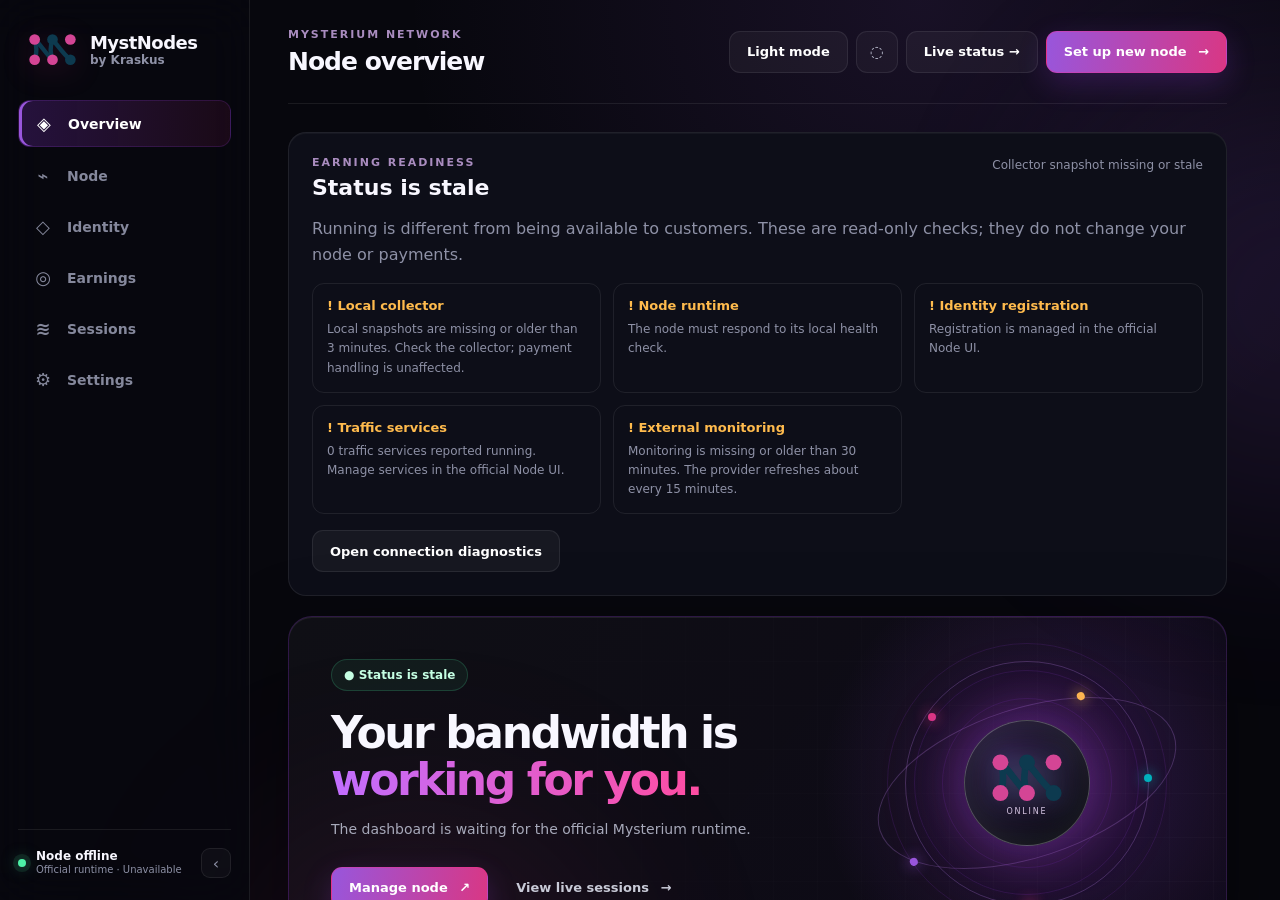
==== commit ba90f5ec: "Update MystNodes dashboard to 2.7.0 without changing payment runtime" ====
--- a/mysterium-node/data/portal/index.html
+++ b/mysterium-node/data/portal/index.html
@@ -6,7 +6,7 @@
   <meta name="theme-color" content="#090912">
   <title>MystNodes by Kraskus</title>
   <meta name="description" content="A premium Mysterium node control center for 5tratumOS.">
-  <link rel="stylesheet" href="styles.css?v=2.6.11">
+  <link rel="stylesheet" href="styles.css?v=2.7.0">
 </head>
 <body>
   <div class="ambient ambient-a"></div>
@@ -19,12 +19,12 @@
       </div>
 
       <nav class="nav-list" role="tablist" aria-label="Node sections">
-        <button class="nav-item active" role="tab" aria-selected="true" data-tab="overview"><span class="nav-icon">◈</span><span>Overview</span></button>
-        <button class="nav-item" role="tab" aria-selected="false" data-tab="node"><span class="nav-icon">⌁</span><span>Node</span></button>
-        <button class="nav-item" role="tab" aria-selected="false" data-tab="identity"><span class="nav-icon">◇</span><span>Identity</span></button>
-        <button class="nav-item" role="tab" aria-selected="false" data-tab="earnings"><span class="nav-icon">◎</span><span>Earnings</span></button>
-        <button class="nav-item" role="tab" aria-selected="false" data-tab="sessions"><span class="nav-icon">≋</span><span>Sessions</span></button>
-        <button class="nav-item" role="tab" aria-selected="false" data-tab="settings"><span class="nav-icon">⚙</span><span>Settings</span></button>
+        <button class="nav-item active" role="tab" aria-selected="true" aria-label="Overview" data-tab="overview"><span class="nav-icon">◈</span><span>Overview</span></button>
+        <button class="nav-item" role="tab" aria-selected="false" aria-label="Node" data-tab="node"><span class="nav-icon">⌁</span><span>Node</span></button>
+        <button class="nav-item" role="tab" aria-selected="false" aria-label="Identity" data-tab="identity"><span class="nav-icon">◇</span><span>Identity</span></button>
+        <button class="nav-item" role="tab" aria-selected="false" aria-label="Earnings" data-tab="earnings"><span class="nav-icon">◎</span><span>Earnings</span></button>
+        <button class="nav-item" role="tab" aria-selected="false" aria-label="Sessions" data-tab="sessions"><span class="nav-icon">≋</span><span>Sessions</span></button>
+        <button class="nav-item" role="tab" aria-selected="false" aria-label="Settings" data-tab="settings"><span class="nav-icon">⚙</span><span>Settings</span></button>
       </nav>
 
       <div class="sidebar-foot">
@@ -42,14 +42,15 @@
           <p class="eyebrow">MYSTERIUM NETWORK</p>
           <h1 id="pageTitle">Node overview</h1>
         </div>
-        <div class="top-actions">
-          <button class="icon-button" aria-label="Notifications"><span class="notification-dot"></span>◌</button>
+        <div class="top-actions"><button class="button ghost" id="appearanceToggle">Light mode</button>
+          <button class="icon-button" id="checkDiagnostics" aria-label="Show connection diagnostics">◌</button>
           <button class="button ghost" data-action="view-logs">View logs <span>→</span></button>
           <button class="button primary" data-action="new-user">Set up new node <span>→</span></button>
         </div>
       </header>
 
       <section class="tab-panel active" id="overview" role="tabpanel">
+<article class="panel diagnostics" aria-labelledby="readinessTitle"><div class="panel-head"><div><p class="eyebrow">EARNING READINESS</p><h2 id="readinessTitle">Checking provider status…</h2></div><span id="snapshotAge">Waiting for collector</span></div><p>Running is different from being available to customers. These are read-only checks; they do not change your node or payments.</p><ul id="readinessChecks"></ul><button class="button ghost" data-tab-jump="node">Open connection diagnostics</button></article>
         <article class="hero-card">
           <div class="hero-copy">
             <div class="status-pill"><span class="pulse-dot"></span> Everything looks good</div>
@@ -97,7 +98,7 @@
               <div><p class="eyebrow">NETWORK ACTIVITY</p><h3>Bandwidth traffic</h3></div>
               <div class="range-switch" aria-label="Chart range"><button class="active">7D</button><button>30D</button><button>90D</button></div>
             </div>
-            <div class="chart-summary"><strong>38.7 GB</strong><span><i></i> Download</span><span><i class="upload"></i> Upload</span></div>
+            <div class="chart-summary"><strong>38.7 GB</strong><span><i></i> Download</span></div>
             <div class="chart" aria-label="Seven day bandwidth chart">
               <div class="grid-line g1"></div><div class="grid-line g2"></div><div class="grid-line g3"></div>
               <svg viewBox="0 0 720 180" preserveAspectRatio="none" role="img" aria-label="Bandwidth rose over the last seven days">
@@ -145,8 +146,8 @@
       <section class="tab-panel detail-page" id="earnings" role="tabpanel">
         <div class="detail-hero earnings-hero"><div><p class="eyebrow">LIFETIME EARNINGS</p><h2>24.82 <small>MYST</small></h2><div class="fiat-primary" id="lifetimeFiat">—</div><p>Balances and withdrawals are managed through your linked MystNodes account.</p></div><div class="earnings-hero-actions"><label class="currency-picker">Display currency<select id="currencySelect" aria-label="Display currency"><option value="USD">USD</option><option value="EUR">EUR</option><option value="GBP">GBP</option><option value="CAD">CAD</option><option value="AUD">AUD</option></select></label><button class="button ghost" data-action="dashboard">Open payout dashboard <span>↗</span></button></div></div>
         <div class="detail-grid thirds"><article class="metric-card accent-purple"><div class="metric-head"><span>Available balance</span><span class="metric-icon">◉</span></div><strong>5.64 <small>MYST</small></strong><small class="fiat-estimate">—</small><p>Eligible for withdrawal</p></article><article class="metric-card accent-gold"><div class="metric-head"><span>Pending settlement</span><span class="metric-icon">◷</span></div><strong>1.07 <small>MYST</small></strong><small class="fiat-estimate">—</small><p>Settlement in progress</p></article><article class="metric-card accent-pink"><div class="metric-head"><span>Lifetime paid out</span><span class="metric-icon">◎</span></div><strong>18.11 <small>MYST</small></strong><small class="fiat-estimate">—</small><p>Last payout August 29</p></article></div>
-        <article class="panel earnings-chart"><div class="panel-head earnings-head"><div><p class="eyebrow">EARNINGS HISTORY</p><h3 id="earningsRangeTitle">Last 30 days</h3></div><div class="earnings-controls"><div class="range-switch" aria-label="Earnings chart range"><button data-earnings-range="7d">7D</button><button class="active" data-earnings-range="30d">30D</button><button data-earnings-range="90d">90D</button><button data-earnings-range="all">All</button></div><strong id="earningsChange">+12.4%</strong></div></div><div class="bar-chart" id="earningsBars" aria-label="Earnings trend"><i tabindex="0"></i><i tabindex="0"></i><i tabindex="0"></i><i tabindex="0"></i><i tabindex="0"></i><i tabindex="0"></i><i tabindex="0"></i><i tabindex="0"></i><i tabindex="0"></i><i tabindex="0"></i><i tabindex="0"></i><i tabindex="0"></i></div><div class="chart-labels" id="earningsLabels"><span>Aug 6</span><span>Aug 13</span><span>Aug 20</span><span>Aug 27</span><span>Sep 4</span></div><div class="settlement-line" id="earningsSource"><span><i class="ok"></i> Live earnings data</span><span>Reported by the local Mysterium API</span></div></article>
-        <article class="panel service-earnings-panel"><div class="panel-head"><div><p class="eyebrow">EARNINGS BY SERVICE</p><h3>Current unsettled earnings</h3><p class="section-copy compact-copy">Live breakdown reported by the local Mysterium API.</p></div><span class="health-score">Live API</span></div><div class="service-earnings-grid" id="serviceEarnings"><article class="service-earning-card"><div><span class="service-earning-icon">P</span><span class="service-earning-name">Public VPN</span></div><strong>— MYST</strong><small>—</small></article><article class="service-earning-card"><div><span class="service-earning-icon">D</span><span class="service-earning-name">Data transfer</span></div><strong>— MYST</strong><small>—</small></article><article class="service-earning-card"><div><span class="service-earning-icon">S</span><span class="service-earning-name">Scraping</span></div><strong>— MYST</strong><small>—</small></article><article class="service-earning-card"><div><span class="service-earning-icon">M</span><span class="service-earning-name">Mysterium VPN</span></div><strong>— MYST</strong><small>—</small></article><article class="service-earning-card"><div><span class="service-earning-icon">●</span><span class="service-earning-name">Monitoring</span></div><strong>— MYST</strong><small>—</small></article></div></article>
+        <article class="panel earnings-chart"><div class="panel-head earnings-head"><div><p class="eyebrow">EARNINGS HISTORY</p><h3 id="earningsRangeTitle">Last 30 days</h3></div><div class="earnings-controls"><div class="range-switch" aria-label="Earnings chart range"><button data-earnings-range="7d">7D</button><button class="active" data-earnings-range="30d">30D</button><button data-earnings-range="90d">90D</button><button data-earnings-range="all">All</button></div><strong id="earningsChange">Waiting for current history</strong></div></div><div class="bar-chart" id="earningsBars" aria-label="Earnings trend"><i tabindex="0"></i><i tabindex="0"></i><i tabindex="0"></i><i tabindex="0"></i><i tabindex="0"></i><i tabindex="0"></i><i tabindex="0"></i><i tabindex="0"></i><i tabindex="0"></i><i tabindex="0"></i><i tabindex="0"></i><i tabindex="0"></i></div><div class="chart-labels" id="earningsLabels"><span>Aug 6</span><span>Aug 13</span><span>Aug 20</span><span>Aug 27</span><span>Sep 4</span></div><div class="settlement-line" id="earningsSource"><span><i class="ok"></i> Live earnings data</span><span>Reported by the local Mysterium API</span></div></article>
+        <article class="panel service-earnings-panel"><div class="panel-head"><div><p class="eyebrow">EARNINGS BY SERVICE</p><h3>Reported earnings by service</h3><p class="section-copy compact-copy">Read-only breakdown reported by Mysterium. Settlement and withdrawals remain in the official payment dashboard.</p></div><span class="health-score">Live API</span></div><div class="service-earnings-grid" id="serviceEarnings"><article class="service-earning-card"><div><span class="service-earning-icon">P</span><span class="service-earning-name">Public VPN</span></div><strong>— MYST</strong><small>—</small></article><article class="service-earning-card"><div><span class="service-earning-icon">D</span><span class="service-earning-name">Data transfer</span></div><strong>— MYST</strong><small>—</small></article><article class="service-earning-card"><div><span class="service-earning-icon">S</span><span class="service-earning-name">Scraping</span></div><strong>— MYST</strong><small>—</small></article><article class="service-earning-card"><div><span class="service-earning-icon">M</span><span class="service-earning-name">Mysterium VPN</span></div><strong>— MYST</strong><small>—</small></article><article class="service-earning-card"><div><span class="service-earning-icon">●</span><span class="service-earning-name">Monitoring</span></div><strong>— MYST</strong><small>—</small></article></div></article>
       </section>
       <section class="tab-panel detail-page" id="sessions" role="tabpanel">
         <div class="detail-hero"><div><div class="status-pill"><span class="pulse-dot"></span> 3 sessions active</div><h2>Live network sessions</h2><p>Monitor traffic moving through your node in real time.</p></div><div class="session-total-grid"><div class="session-total"><span>Transferred in active sessions</span><strong>2.8 GB</strong></div><div class="session-total"><span>Current throughput</span><strong>34.8 <small>Mbps</small></strong></div></div></div>
@@ -154,9 +155,10 @@
         <div class="detail-grid two"><article class="panel"><p class="eyebrow">TOTAL BANDWIDTH</p><h3>All-time traffic</h3><div class="big-stat">186.4 <small>GB</small></div><p class="muted-copy">38.7 GB shared this month</p></article><article class="panel"><p class="eyebrow">SESSION QUALITY</p><h3>Successful connections</h3><div class="big-stat">99.2<small>%</small></div><p class="muted-copy">Across 318 completed sessions</p></article></div>
       </section>
       <section class="tab-panel detail-page" id="settings" role="tabpanel">
-        <div class="detail-hero"><div><p class="eyebrow">APP SETTINGS</p><h2>Node preferences</h2><p>Manage the integration without changing the official Mysterium runtime.</p></div><span class="version-badge">Kraskus App 2.6.11</span></div>
-        <div class="settings-layout"><article class="panel"><div class="panel-head"><div><p class="eyebrow">RUNTIME</p><h3>Node behavior</h3></div><span class="managed-badge">Store managed</span></div><div class="settings-list"><div class="setting-row"><span>Start with 5tratumOS<small>Resume service after a host restart</small></span><button class="toggle active" aria-label="Start with host enabled" aria-pressed="true"><i></i></button></div><div class="setting-row read-only"><span>Runtime updates<small>Installed only through the 5tratumOS Store</small></span><strong>Version pinned</strong></div></div></article><article class="panel"><p class="eyebrow">SOFTWARE</p><h3>Version information</h3><div class="version-list"><div><span>App version</span><strong>2.6.11</strong></div><div><span>Node runtime</span><strong>1.39.5</strong></div><div><span>Packaged by</span><strong>Kraskus</strong></div><div><span>Powered by</span><strong>Mysterium Network</strong></div></div></article></div>
-        <article class="panel service-settings"><div class="panel-head"><div><p class="eyebrow">TRAFFIC SERVICES</p><h3>Accepted network traffic</h3></div><span class="health-score">4 enabled</span></div><p class="section-copy">Choose which supported service types this node accepts. Availability remains controlled by the official Mysterium runtime.</p><div class="service-toggle-grid"><div class="setting-row"><span>B2B data scraping<small>Traffic from approved business clients</small></span><button class="toggle active" aria-label="B2B data scraping enabled" aria-pressed="true"><i></i></button></div><div class="setting-row"><span>B2B VPN and data transfer<small>Business VPN and transfer traffic</small></span><button class="toggle active" aria-label="B2B VPN and data transfer enabled" aria-pressed="true"><i></i></button></div><div class="setting-row"><span>Mysterium VPN<small>Traffic from Mysterium VPN users</small></span><button class="toggle active" aria-label="Mysterium VPN enabled" aria-pressed="true"><i></i></button></div><div class="setting-row"><span>Public traffic<small>Traffic from supported third-party clients</small></span><button class="toggle active" aria-label="Public traffic enabled" aria-pressed="true"><i></i></button></div></div></article>
+<article class="panel appearance-panel"><p class="eyebrow">APPEARANCE</p><h3>Make it yours</h3><div class="appearance-controls"><label>Mode<select id="appearanceMode"><option value="dark">Dark</option><option value="light">Light</option></select></label><label>Theme<select id="appearanceTheme"><option value="mysterium">Mysterium</option><option value="kraskus">Kraskus</option><option value="divinity">Divinity</option></select></label></div><p>Saved only in this browser. No effect on your node, services or payment handling.</p></article>
+        <div class="detail-hero"><div><p class="eyebrow">APP SETTINGS</p><h2>Node preferences</h2><p>Manage the integration without changing the official Mysterium runtime.</p></div><span class="version-badge">Kraskus App 2.7.0</span></div>
+        <div class="settings-layout"><article class="panel"><div class="panel-head"><div><p class="eyebrow">RUNTIME</p><h3>Node behavior</h3></div><span class="managed-badge">Store managed</span></div><div class="settings-list"><div class="setting-row"><span>Start with 5tratumOS<small>Resume service after a host restart</small></span><button class="toggle active" aria-label="Start with host enabled" aria-pressed="true"><i></i></button></div><div class="setting-row read-only"><span>Runtime updates<small>Installed only through the 5tratumOS Store</small></span><strong>Version pinned</strong></div></div></article><article class="panel"><p class="eyebrow">SOFTWARE</p><h3>Version information</h3><div class="version-list"><div><span>App version</span><strong>2.7.0</strong></div><div><span>Node runtime</span><strong>1.39.5</strong></div><div><span>Packaged by</span><strong>Kraskus</strong></div><div><span>Powered by</span><strong>Mysterium Network</strong></div></div></article></div>
+        <article class="panel service-settings"><div class="panel-head"><div><p class="eyebrow">TRAFFIC SERVICES</p><h3>Accepted network traffic</h3></div><span class="health-score">4 enabled</span></div><p class="section-copy">Read-only service status. Change accepted traffic in the official Node UI; this dashboard does not change runtime settings.</p><div class="service-toggle-grid"><div class="setting-row"><span>B2B data scraping<small>Traffic from approved business clients</small></span><button class="toggle active" aria-label="B2B data scraping enabled" aria-pressed="true"><i></i></button></div><div class="setting-row"><span>B2B VPN and data transfer<small>Business VPN and transfer traffic</small></span><button class="toggle active" aria-label="B2B VPN and data transfer enabled" aria-pressed="true"><i></i></button></div><div class="setting-row"><span>Mysterium VPN<small>Traffic from Mysterium VPN users</small></span><button class="toggle active" aria-label="Mysterium VPN enabled" aria-pressed="true"><i></i></button></div><div class="setting-row"><span>Public traffic<small>Traffic from supported third-party clients</small></span><button class="toggle active" aria-label="Public traffic enabled" aria-pressed="true"><i></i></button></div></div></article>
         <article class="panel account-setting"><div><p class="eyebrow">CONNECTED ACCOUNT</p><h3>Node claim is active</h3><p>This node is linked to your MystNodes account. New-user referral setup is hidden after a successful claim.</p></div><button class="button ghost" data-action="dashboard">Open dashboard <span>↗</span></button></article>
       </section>
     </main>
@@ -186,7 +188,8 @@
   </div>
 
   <div class="toast" role="status" aria-live="polite"></div>
-  <script src="app.js?v=2.6.11"></script>
-  <script src="live.js?v=2.6.11"></script>
+  <script src="insights.js?v=2.7.0"></script>
+  <script src="app.js?v=2.7.0"></script>
+  <script src="live.js?v=2.7.0"></script>
 </body>
 </html>
--- a/mysterium-node/data/portal/styles.css
+++ b/mysterium-node/data/portal/styles.css
@@ -20,7 +20,7 @@
 @media(max-width:900px){.detail-grid.thirds,.status-table{grid-template-columns:repeat(2,1fr)}.status-table>div:nth-child(2){border-right:0}.status-table>div{border-bottom:1px solid var(--line)}.status-table>div:nth-child(n+3){border-bottom:0}.detail-grid.two,.settings-layout{grid-template-columns:1fr}.service-toggle-grid{grid-template-columns:1fr}}
 @media(max-width:760px){.detail-hero{padding:25px;align-items:flex-start;gap:22px}.detail-hero h2{font-size:29px}.detail-grid.thirds{grid-template-columns:1fr}.status-table{grid-template-columns:1fr}.status-table>div,.status-table>div:nth-child(2),.status-table>div:nth-child(n+3){border-right:0;border-bottom:1px solid var(--line)}.status-table>div:last-child{border-bottom:0}.identity-seal{width:80px;height:80px;font-size:33px;flex:none}.identity-meta,.identity-meta-four{grid-template-columns:1fr 1fr}.session-total-grid{display:none}.earnings-hero{flex-direction:column}.earnings-head{gap:16px;flex-direction:column}.earnings-controls{width:100%;justify-content:space-between}.bar-chart{height:190px;gap:6px}.session-expanded{grid-template-columns:1fr 1fr}.account-setting{align-items:flex-start;flex-direction:column}.settlement-line{flex-direction:column;gap:6px}}
 
-/* 2.6.11 presentation and embedded-window refinements */
+/* 2.6.12 presentation and embedded-window refinements */
 html,body{height:100%;overflow:hidden}body{min-height:0}.app-shell{height:100vh;min-height:0}.main{height:100vh;overflow-y:auto;scrollbar-gutter:stable}.sidebar-foot{min-width:0}.node-mini>div{line-height:1.25;overflow:hidden}.node-mini strong,.node-mini>div>span{display:block;max-width:100%;white-space:nowrap;overflow:hidden;text-overflow:ellipsis}.metric-card p,.muted-copy,.session-total span{color:#8b8ea2}.chart-empty{position:absolute;inset:28px 10px 20px;z-index:3;display:flex;align-items:center;justify-content:center;flex-direction:column;text-align:center;color:#d7d8e2;pointer-events:none}.chart-empty strong{font-size:13px}.chart-empty span{margin-top:6px;color:#8b8ea2;font-size:10px;max-width:300px;line-height:1.5}.bar-chart{position:relative}.bar-chart.sparse{justify-content:flex-start}.bar-chart.sparse i{flex:0 1 120px;min-width:36px;max-width:140px}.bar-chart>.chart-empty{inset:0 10px 22px}.chart-labels[hidden]{display:none}.health-ring strong{font-size:26px}
 .range-switch button:disabled{opacity:.38;cursor:not-allowed}
 .health-ring{position:relative;isolation:isolate}.health-ring:before{inset:50% auto auto 50%;transform:translate(-50%,-50%);z-index:0}.health-ring>div{z-index:1}.pulse-dot{flex:0 0 8px;overflow:hidden}.node-mini>div>span{line-height:1.25}
@@ -33,3 +33,22 @@
 
 /* EARNINGS_FIAT_V2611 */
 .earnings-hero-actions{display:flex;align-items:center;gap:12px;flex-wrap:wrap;justify-content:flex-end}.currency-picker{display:flex;align-items:center;gap:8px;color:var(--muted);font-size:10px;font-weight:700;letter-spacing:.04em}.currency-picker select{appearance:none;border:1px solid var(--line);background:#15121f;color:#f4effa;border-radius:9px;padding:9px 30px 9px 11px;font:700 11px Inter,"Segoe UI",sans-serif;cursor:pointer}.fiat-primary{margin:4px 0 10px;color:#aeb1c0;font-size:14px;font-weight:700}.metric-card .fiat-estimate{display:block;margin-top:5px;color:#8d91a6;font-size:10px;font-weight:600}.compact-copy{margin:4px 0 0}.service-earnings-panel{padding-bottom:22px}.service-earnings-grid{display:grid;grid-template-columns:repeat(5,minmax(0,1fr));gap:12px;margin-top:18px}.service-earning-card{min-width:0;padding:17px 16px 15px;border:1px solid var(--line);border-radius:14px;background:linear-gradient(145deg,rgba(255,255,255,.025),rgba(168,70,255,.025));display:flex;flex-direction:column;gap:12px}.service-earning-card>div{display:flex;align-items:center;gap:9px;min-width:0}.service-earning-icon{width:28px;height:28px;flex:0 0 28px;border-radius:9px;display:grid;place-items:center;background:rgba(168,70,255,.10);border:1px solid rgba(168,70,255,.16);color:#d9b9f5;font-size:10px;font-weight:800}.service-earning-name{min-width:0;color:#aeb1c0;font-size:10px;font-weight:700;white-space:nowrap;overflow:hidden;text-overflow:ellipsis}.service-earning-card strong{font-size:17px;letter-spacing:-.025em;color:#f2eff8;white-space:nowrap}.service-earning-card small{color:#777b90;font-size:9px;font-weight:600;white-space:nowrap}.service-earning-card:nth-child(2) .service-earning-icon{background:rgba(40,217,232,.08);border-color:rgba(40,217,232,.16);color:#76eef7}.service-earning-card:nth-child(3) .service-earning-icon{background:rgba(250,46,145,.08);border-color:rgba(250,46,145,.15);color:#ff89bd}.service-earning-card:nth-child(4) .service-earning-icon{background:rgba(255,187,77,.08);border-color:rgba(255,187,77,.15);color:#ffd081}.service-earning-card:nth-child(5) .service-earning-icon{background:rgba(77,240,166,.08);border-color:rgba(77,240,166,.15);color:#88f7bd}@media(max-width:1180px){.service-earnings-grid{grid-template-columns:repeat(3,minmax(0,1fr))}}@media(max-width:760px){.earnings-hero-actions{width:100%;justify-content:flex-start}.service-earnings-grid{grid-template-columns:1fr 1fr}}
+/* 2.7.0: truthful diagnostics, accessible chart details and independent appearance. */
+html[data-theme=kraskus]{--purple:#8863ec;--pink:#dd3295;--cyan:#0099bc}
+html[data-theme=divinity]{--purple:#ae48b8;--pink:#e94e99;--cyan:#856de4}
+html[data-theme=mysterium]{--purple:#9856dc;--pink:#d93784;--cyan:#00b3bd}
+body{background:radial-gradient(circle at 72% 0%,color-mix(in srgb,var(--purple) 12%,transparent),transparent 40%),var(--bg)}
+.diagnostics{margin-bottom:20px}.diagnostics h2{font-size:22px;margin:0}.diagnostics>p,.appearance-panel>p{color:var(--muted);line-height:1.6}.diagnostics .panel-head{gap:16px;flex-wrap:wrap}#snapshotAge{font-size:12px;color:var(--muted);max-width:300px;line-height:1.6}#readinessChecks{list-style:none;padding:0;display:grid;grid-template-columns:repeat(auto-fit,minmax(min(240px,100%),1fr));gap:12px}#readinessChecks li{border:1px solid var(--line);padding:14px;border-radius:12px;display:flex;flex-direction:column;gap:7px}#readinessChecks strong{font-size:13px}#readinessChecks span{font-size:12px;color:var(--muted);line-height:1.6}.check-pass strong{color:var(--green)}.check-wait strong{color:var(--gold)}.manual-copy{width:100%;min-height:65px;background:var(--panel);color:var(--text);border:1px solid var(--cyan);border-radius:8px;margin-top:8px}.appearance-panel{margin-bottom:20px}.appearance-controls{display:flex;flex-wrap:wrap;gap:20px;margin-top:18px}.appearance-controls label{display:flex;flex-direction:column;gap:8px;font-size:13px}.appearance-controls select{padding:10px 14px;border:1px solid var(--line);border-radius:8px;background:var(--panel2);color:var(--text)}.chart-point{fill:var(--cyan);stroke:var(--panel);stroke-width:2;cursor:pointer}.chart-point:focus{stroke:var(--text);stroke-width:4;outline:none}.chart-caption{color:var(--muted);font-size:11px;line-height:1.5;margin:8px 0 0}.chart{margin-bottom:35px}.bar-chart i:focus{outline:2px solid var(--text);outline-offset:3px}#earningsEfficiency{font-size:12px;color:var(--muted);line-height:1.6}#earningsSource{font-size:12px;line-height:1.6}
+button:focus-visible,a:focus-visible,select:focus-visible{outline:2px solid var(--cyan);outline-offset:3px}button:disabled{cursor:default;opacity:.6}.top-actions{flex-wrap:wrap;gap:8px}.panel,.metric-card{background:var(--panel)}
+html[data-mode=light]{color-scheme:light;--bg:#f2f3f8;--panel:#fff;--panel2:#e9ecf4;--text:#192034;--muted:#535d74;--line:rgba(26,36,61,.16);--green:#116a45;--gold:#87530b;--shadow:0 16px 42px rgba(24,34,60,.08)}
+html[data-mode=dark]{color-scheme:dark}
+html[data-mode=light] .sidebar{background:#f9faff}html[data-mode=light] .nav-item{color:#46506a}html[data-mode=light] .nav-item.active{color:#fff}html[data-mode=light] .nav-item:hover{color:var(--text);background:var(--panel2)}html[data-mode=light] :is(.brand strong,.topbar h1,.panel h3,.hero-copy h2,.metric-card>strong,.session-total strong,.detail-hero h2,.big-stat,.identity-value,.version-list strong,.setting-row strong,.earnings-hero h2){color:var(--text)}html[data-mode=light] :is(.muted-copy,.metric-card p,.section-copy,.hero-copy>p,.detail-hero>div>p,.chart-labels,.session-row,.setting-row small,.node-mini>div>span){color:var(--muted)}html[data-mode=light] :is(.hero-card,.earnings-hero,.detail-hero,.info-panel,.account-setting,.modal-card,.logs-modal,.node-mini,.log-stream,.identity-address,.service-earning-card,.account-state){background:var(--panel);color:var(--text)}html[data-mode=light] .button.ghost{color:var(--text);background:var(--panel);border-color:var(--line)}html[data-mode=light] :is(.range-switch,.currency-picker select,.filter-button){background:var(--panel2);color:var(--text)}html[data-mode=light] .range-switch button{color:var(--muted)}html[data-mode=light] .range-switch button.active{color:var(--text);background:var(--panel)}html[data-mode=light] .health-ring{box-shadow:none}html[data-mode=light] .health-ring:before{background:var(--panel)}html[data-mode=light] .health-ring strong{color:var(--text)}html[data-mode=light] .session-row.header{color:var(--muted)}
+html:not([data-live-ready]) .tab-panel>:not(.diagnostics){visibility:hidden}
+@media(max-width:600px){.main{padding:0 14px 28px}.topbar{height:auto;min-height:95px;gap:12px;flex-wrap:wrap;padding:16px 0}.topbar h1{font-size:21px}.panel{padding:16px}.metric-grid,.detail-grid.two,.detail-grid.thirds,.settings-layout{grid-template-columns:1fr!important}.content-grid{grid-template-columns:1fr}.earnings-head,.earnings-controls,.earnings-hero,.panel-head{flex-wrap:wrap;gap:12px}.identity-value{overflow-wrap:anywhere}.session-row{overflow-wrap:anywhere;min-width:0}.range-switch{max-width:100%;display:flex;flex-wrap:wrap}.top-actions .button{font-size:12px;padding:9px}.chart-labels{font-size:10px}.hero-copy h2{font-size:32px}.service-earnings-grid{grid-template-columns:repeat(2,minmax(0,1fr))}}
+@media(prefers-reduced-motion:reduce){*,*:before,*:after{animation:none!important;transition:none!important;scroll-behavior:auto!important}}
+
+/* 2.7.0 presentation and embedded-window refinements */
+@media(min-width:901px){.nav-collapsed .app-shell{grid-template-columns:82px minmax(0,1fr)}.nav-collapsed .sidebar{padding-left:10px;padding-right:10px}.nav-collapsed :is(.brand>div,.nav-item>span:last-child,.sidebar-foot .node-mini){display:none}.nav-collapsed .brand{padding-left:0;padding-right:0}.nav-collapsed .nav-item{justify-content:center;padding-left:8px;padding-right:8px}.nav-collapsed .collapse-button{width:100%}}
+html[data-mode=light] .nav-item.active{color:#382149;background:color-mix(in srgb,var(--purple) 13%,white)}html[data-mode=light] :is(.version-badge,.health-score,.eyebrow){color:#67427d}html[data-mode=light] .managed-badge{color:#116a45}html[data-mode=light] :is(.icon-button,.text-button,.node-mini strong,.collapse-button,.chart-empty strong){color:var(--text)}html[data-mode=light] .chart-empty span{color:var(--muted)}
+html[data-mode=light] .myst-update-card{background:var(--panel);border-color:var(--line);box-shadow:var(--shadow)}html[data-mode=light] :is(.myst-update-title,.myst-update-value){color:var(--text)}html[data-mode=light] :is(.myst-update-label,.myst-update-status,.myst-update-note){color:var(--muted)}html[data-mode=light] .myst-update-badge{color:#67427d}
+@media(max-width:600px){.nav-item>span:last-child{display:block!important;font-size:9px;line-height:1.2}.sidebar{height:66px!important}.nav-list{height:100%;align-items:center}.main{padding-bottom:95px}#appearanceToggle{display:inline-flex!important;align-items:center}.version-badge{white-space:nowrap}.detail-hero{gap:12px}}
